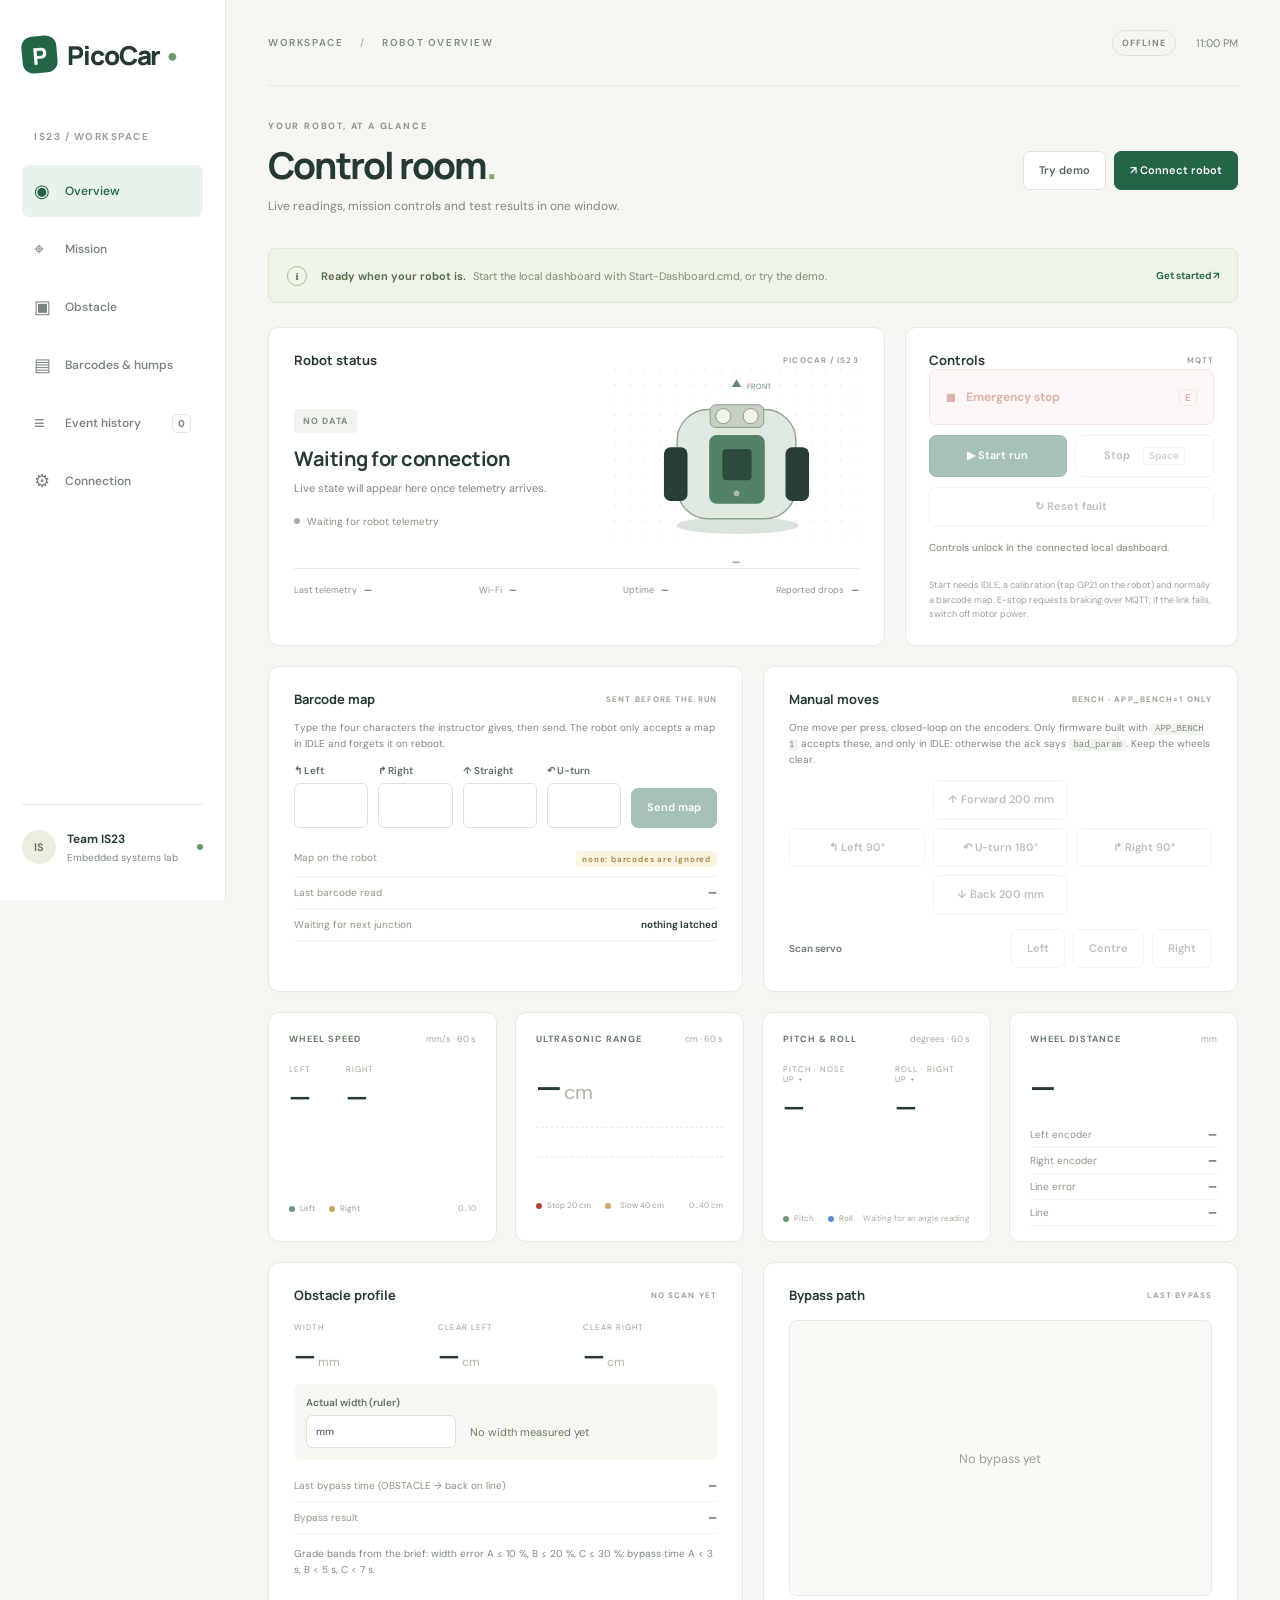
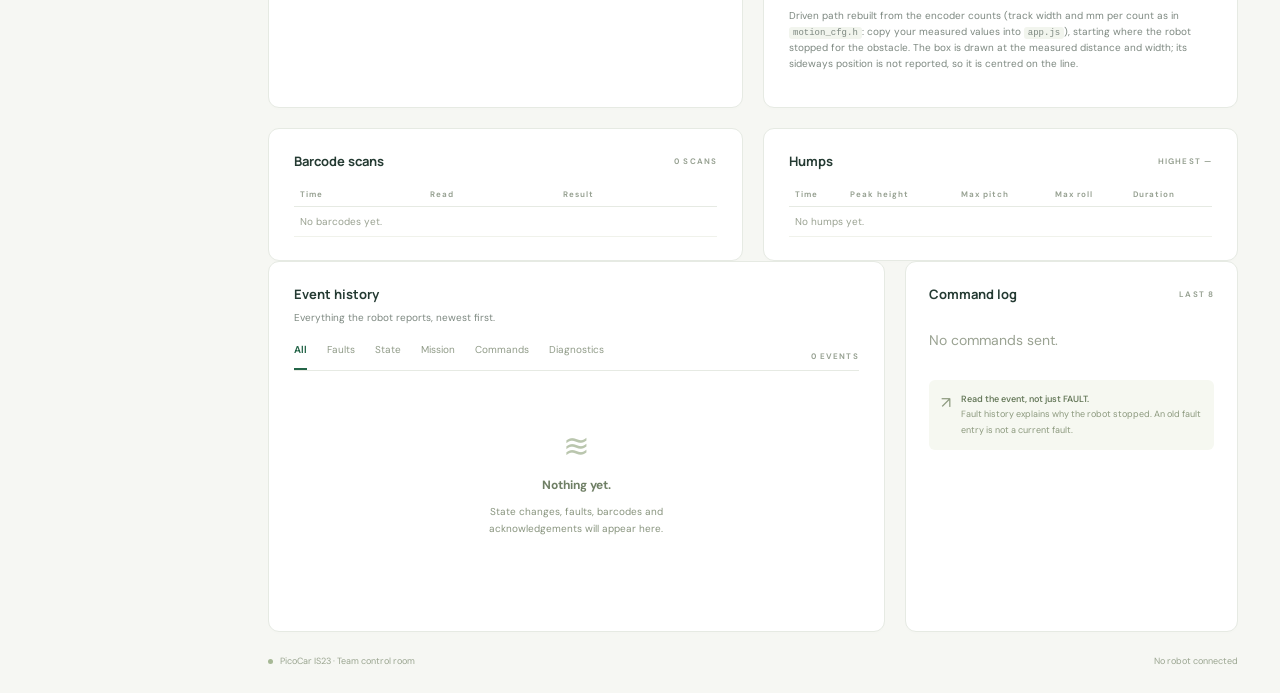
==== dashboard/index.html @ 3e50e80c "Roll convention: + = right side up (as measured on the robot); labels and docs" ====
<!doctype html>
<html lang="en">
<head>
<meta charset="utf-8">
<meta name="viewport" content="width=device-width, initial-scale=1">
<title>PicoCar · Control room</title>
<meta name="description" content="Live telemetry, mission controls, barcode map, obstacle and terrain results for the IS23 PicoCar.">
<link rel="stylesheet" href="style.css">
</head>
<body>
<aside>
  <a class="brand" href="./"><span class="brand-icon">P</span>PicoCar<span class="brand-dot">•</span></a>
  <div class="workspace-label">IS23 / WORKSPACE</div>
  <button class="nav selected" data-jump="top"><span>◉</span> Overview</button>
  <button class="nav" data-jump="missionSection"><span>⌖</span> Mission</button>
  <button class="nav" data-jump="obstacleSection"><span>▣</span> Obstacle</button>
  <button class="nav" data-jump="scanSection"><span>▤</span> Barcodes &amp; humps</button>
  <button class="nav" data-jump="eventsPanel"><span>≡</span> Event history <b id="eventCount">0</b></button>
  <button class="nav" id="setupNav"><span>⚙</span> Connection</button>
  <div class="sidebar-bottom"><span class="avatar">IS</span><div>Team IS23<small>Embedded systems lab</small></div><span class="tiny-dot"></span></div>
</aside>

<main id="top">
<header>
  <div class="breadcrumb">WORKSPACE <span>/</span> ROBOT OVERVIEW</div>
  <div class="header-right"><span id="modePill" class="pill">OFFLINE</span><span id="clock">—</span></div>
</header>

<section class="page-title">
  <div><div class="eyebrow">YOUR ROBOT, AT A GLANCE</div><h1>Control room<span>.</span></h1><p>Live readings, mission controls and test results in one window.</p></div>
  <div class="title-actions"><button class="button secondary" id="demoBtn">Try demo</button><button class="button primary" id="connectBtn">↗ Connect robot</button></div>
</section>

<div class="notice" id="notice"><span class="notice-icon">i</span><div><b>Ready when your robot is.</b><span>Start the local dashboard with Start-Dashboard.cmd, or try the demo.</span></div><button class="text-button" id="getStarted">Get started ↗</button></div>

<!-- Status and safety controls -->
<section class="top-grid">
  <article class="robot-panel card">
    <div class="card-top"><h2>Robot status</h2><span class="small-label">PICOCAR / IS23</span></div>
    <div class="robot-body">
      <div class="robot-info">
        <span class="state" id="state">NO DATA</span>
        <h3 id="stateTitle">Waiting for connection</h3>
        <p id="stateDetail">Live state will appear here once telemetry arrives.</p>
        <div class="connection-line"><span id="connectionDot" class="dot"></span><span id="connectionText">No live telemetry</span></div>
      </div>
      <div class="robot-illustration">
        <svg viewBox="0 0 260 190" role="img" aria-label="Top view of the PicoCar"><defs><pattern id="grid" width="16" height="16" patternUnits="userSpaceOnUse"><circle cx="1" cy="1" r=".7" fill="#d1ddd4"/></pattern></defs><rect width="260" height="190" fill="url(#grid)"/><ellipse cx="131" cy="166" rx="65" ry="9" fill="#dae4dc"/><path d="M130 11l-5 8h10z" fill="#6b8474"/><text x="141" y="21" font-size="8" fill="#6b8474">FRONT</text><rect x="67" y="43" width="126" height="116" rx="33" fill="#e0e9df" stroke="#8da58e" stroke-width="1.5"/><rect x="53" y="83" width="25" height="57" rx="7" fill="#293e35" id="wheelL"/><rect x="182" y="83" width="25" height="57" rx="7" fill="#293e35" id="wheelR"/><rect x="101" y="70" width="59" height="73" rx="8" fill="#528368"/><rect x="115" y="85" width="31" height="33" rx="4" fill="#2d4c3c"/><circle cx="130" cy="132" r="3" id="robotLed" fill="#aab9ad"/><rect x="102" y="38" width="57" height="24" rx="6" fill="#c5d1c2" stroke="#849580"/><circle cx="116" cy="50" r="8" fill="#f1f3e9" stroke="#839881"/><circle cx="145" cy="50" r="8" fill="#f1f3e9" stroke="#839881"/></svg>
        <div class="mode-tag" id="activity">—</div>
      </div>
    </div>
    <div class="robot-footer"><span>Last telemetry <b id="lastSeen">—</b></span><span>Wi-Fi <b id="rssi">—</b></span><span>Uptime <b id="uptime">—</b></span><span>Reported drops <b id="drops">—</b></span></div>
  </article>

  <article class="controls card">
    <div class="card-top"><h2>Controls</h2><span class="small-label">MQTT</span></div>
    <button id="estop" class="estop" disabled><span>■</span> Emergency stop <span class="key">E</span></button>
    <div class="control-row">
      <button class="button primary" id="start" disabled>▶ Start run</button>
      <button class="button secondary" id="stop" disabled>Stop <span class="key soft">Space</span></button>
    </div>
    <div class="control-row"><button class="button secondary" id="reset" disabled>↻ Reset fault</button></div>
    <div id="commandStatus" class="command-status">Controls unlock in the connected local dashboard.</div>
    <small>Start needs IDLE, a calibration (tap GP21 on the robot) and normally a barcode map. E-stop requests braking over MQTT; if the link fails, switch off motor power.</small>
  </article>
</section>

<!-- Mission: barcode map and bench moves -->
<section class="mission-grid" id="missionSection">
  <article class="card pad">
    <div class="card-top"><h2>Barcode map</h2><span class="small-label">SENT BEFORE THE RUN</span></div>
    <p class="card-note">Type the four characters the instructor gives, then send. The robot only accepts a map in IDLE and forgets it on reboot.</p>
    <form id="mapForm" class="map-form" autocomplete="off">
      <label>↰ Left<input maxlength="1" name="left" required></label>
      <label>↱ Right<input maxlength="1" name="right" required></label>
      <label>↑ Straight<input maxlength="1" name="straight" required></label>
      <label>↶ U-turn<input maxlength="1" name="uturn" required></label>
      <button class="button primary" id="mapSend" disabled>Send map</button>
    </form>
    <dl class="kv">
      <div><dt>Map on the robot</dt><dd id="mapNow">—</dd></div>
      <div><dt>Last barcode read</dt><dd id="lastBarcode">—</dd></div>
      <div><dt>Waiting for next junction</dt><dd id="navNow">—</dd></div>
    </dl>
  </article>

  <article class="card pad">
    <div class="card-top"><h2>Manual moves</h2><span class="small-label">BENCH · APP_BENCH=1 ONLY</span></div>
    <p class="card-note">One move per press, closed-loop on the encoders. Only firmware built with <code>APP_BENCH 1</code> accepts these, and only in IDLE: otherwise the ack says <code>bad_param</code>. Keep the wheels clear.</p>
    <div class="bench-grid">
      <span></span><button class="button secondary" data-bench="bench_move" data-value="200">↑ Forward 200 mm</button><span></span>
      <button class="button secondary" data-bench="bench_turn" data-value="900">↰ Left 90°</button>
      <button class="button secondary" data-bench="bench_turn" data-value="1800">↶ U-turn 180°</button>
      <button class="button secondary" data-bench="bench_turn" data-value="-900">↱ Right 90°</button>
      <span></span><button class="button secondary" data-bench="bench_move" data-value="-200">↓ Back 200 mm</button><span></span>
    </div>
    <div class="servo-row"><span>Scan servo</span>
      <button class="button secondary" data-bench="bench_servo" data-value="180">Left</button>
      <button class="button secondary" data-bench="bench_servo" data-value="90">Centre</button>
      <button class="button secondary" data-bench="bench_servo" data-value="0">Right</button>
    </div>
  </article>
</section>

<!-- Live graphs -->
<section class="metric-grid">
  <article class="card metric"><div class="metric-head">WHEEL SPEED <span>mm/s · 60 s</span></div><div class="wheel-values"><div><small>LEFT</small><strong id="speedL">—</strong></div><div><small>RIGHT</small><strong id="speedR">—</strong></div></div><svg class="chart" id="speedChart" viewBox="0 0 300 80" preserveAspectRatio="none" aria-label="Wheel speed, last 60 seconds"></svg><div class="metric-foot"><span class="legend green"></span>Left <span class="legend gold"></span>Right <span class="axis" id="speedAxis"></span></div></article>
  <article class="card metric"><div class="metric-head">ULTRASONIC RANGE <span>cm · 60 s</span></div><div class="big-number"><strong id="obstacle">—</strong><span>cm</span></div><svg class="chart" id="rangeChart" viewBox="0 0 300 80" preserveAspectRatio="none" aria-label="Ultrasonic range, last 60 seconds"></svg><div class="metric-foot"><span class="legend red"></span>Stop 20 cm <span class="legend gold"></span>Slow 40 cm <span class="axis" id="rangeAxis"></span></div></article>
  <article class="card metric"><div class="metric-head">PITCH &amp; ROLL <span>degrees · 60 s</span></div><div class="wheel-values"><div><small>PITCH · NOSE UP +</small><strong id="pitch">—</strong></div><div><small>ROLL · RIGHT UP +</small><strong id="roll">—</strong></div></div><svg class="chart" id="pitchChart" viewBox="0 0 300 80" preserveAspectRatio="none" aria-label="Pitch and roll, last 60 seconds"></svg><div class="metric-foot"><span class="legend green"></span>Pitch <span class="legend blue"></span>Roll <span class="axis" id="pitchHint">Waiting for an angle reading</span></div></article>
  <article class="card metric"><div class="metric-head">WHEEL DISTANCE <span>mm</span></div><div class="big-number"><strong id="distance">—</strong></div><dl class="kv tight"><div><dt>Left encoder</dt><dd id="encL">—</dd></div><div><dt>Right encoder</dt><dd id="encR">—</dd></div><div><dt>Line error</dt><dd id="lineError">—</dd></div><div><dt>Line</dt><dd id="lineLost">—</dd></div></dl></article>
</section>

<!-- Obstacle and bypass -->
<section class="obstacle-grid" id="obstacleSection">
  <article class="card pad">
    <div class="card-top"><h2>Obstacle profile</h2><span class="small-label" id="obsAge">NO SCAN YET</span></div>
    <div class="obstacle-numbers">
      <div><small>WIDTH</small><strong id="width">—</strong><span>mm</span></div>
      <div><small>CLEAR LEFT</small><strong id="clrL">—</strong><span>cm</span></div>
      <div><small>CLEAR RIGHT</small><strong id="clrR">—</strong><span>cm</span></div>
    </div>
    <div class="accuracy">
      <label>Actual width (ruler) <input id="trueWidth" type="number" min="1" max="1000" placeholder="mm"></label>
      <div id="widthGrade" class="grade">Enter the box width to see the error</div>
    </div>
    <dl class="kv">
      <div><dt>Last bypass time (OBSTACLE → back on line)</dt><dd id="bypassTime">—</dd></div>
      <div><dt>Bypass result</dt><dd id="bypassResult">—</dd></div>
    </dl>
    <p class="card-note">Grade bands from the brief: width error A ≤ 10 %, B ≤ 20 %, C ≤ 30 %; bypass time A &lt; 3 s, B &lt; 5 s, C &lt; 7 s.</p>
  </article>

  <article class="card pad">
    <div class="card-top"><h2>Bypass path</h2><span class="small-label" id="pathLabel">LAST BYPASS</span></div>
    <svg id="pathView" class="path-view" viewBox="0 0 400 260" aria-label="Driven path during the last bypass"></svg>
    <p class="card-note">Driven path rebuilt from the encoder counts (track width and mm per count as in <code>motion_cfg.h</code>: copy your measured values into <code>app.js</code>), starting where the robot stopped for the obstacle. The box is drawn at the measured distance and width; its sideways position is not reported, so it is centred on the line.</p>
  </article>
</section>

<!-- Barcode scans and humps -->
<section class="tables-grid" id="scanSection">
  <article class="card pad">
    <div class="card-top"><h2>Barcode scans</h2><span class="small-label" id="scanCount">0 SCANS</span></div>
    <div class="table-wrap"><table><thead><tr><th>Time</th><th>Read</th><th>Result</th></tr></thead><tbody id="scanRows"><tr><td colspan="3" class="muted">No barcodes yet.</td></tr></tbody></table></div>
  </article>
  <article class="card pad">
    <div class="card-top"><h2>Humps</h2><span class="small-label" id="humpMax">HIGHEST —</span></div>
    <div class="table-wrap"><table><thead><tr><th>Time</th><th>Peak height</th><th>Max pitch</th><th>Max roll</th><th>Duration</th></tr></thead><tbody id="humpRows"><tr><td colspan="5" class="muted">No humps yet.</td></tr></tbody></table></div>
  </article>
</section>

<!-- Events and details -->
<section class="bottom-grid">
  <article class="card events-panel" id="eventsPanel">
    <div class="card-top"><div><h2>Event history</h2><p>Everything the robot reports, newest first.</p></div></div>
    <div class="event-toolbar">
      <div class="tabs"><button class="active" data-filter="all">All</button><button data-filter="faults">Faults</button><button data-filter="state">State</button><button data-filter="mission">Mission</button><button data-filter="commands">Commands</button><button data-filter="diagnostic">Diagnostics</button></div>
      <span class="small-label" id="eventTotal">0 EVENTS</span>
    </div>
    <div id="eventList" class="event-list"><div class="empty"><span>≋</span><b>Nothing yet.</b><p>State changes, faults, barcodes and acknowledgements will appear here.</p></div></div>
  </article>
  <article class="card details">
    <div class="card-top"><h2>Command log</h2><span class="small-label">LAST 8</span></div>
    <div id="commandList" class="command-list"><p class="muted">No commands sent.</p></div>
    <div class="detail-note"><span>↗</span><p><b>Read the event, not just FAULT.</b><br>Fault history explains why the robot stopped. An old fault entry is not a current fault.</p></div>
  </article>
</section>

<footer><span><span class="footer-dot"></span> PicoCar IS23 · Team control room</span><span id="footerMode">No robot connected</span></footer>
</main>

<dialog id="setup">
  <form method="dialog"><button class="close" aria-label="Close">×</button></form>
  <div class="eyebrow">CONNECT YOUR ROBOT</div>
  <h2>One window. All the readings.</h2>
  <p>The robot's MQTT broker runs on this laptop. Use the local launcher for live readings and controls.</p>
  <div class="setup-step"><b>01</b><div><h3>Extract and start</h3><p>Needs Python 3 and Mosquitto. Double-click <code>Start-Dashboard.cmd</code> and leave its window open. It opens <code>http://127.0.0.1:8765</code>.</p></div></div>
  <div class="setup-step"><b>02</b><div><h3>Same hotspot</h3><p>Laptop and Pico on the same 2.4 GHz hotspot. The firmware's <code>MQTT_BROKER_IP</code> must be this laptop's Wi-Fi IPv4 address.</p></div></div>
  <div id="localConnection" hidden>
    <label for="brokerHost">Broker hostname or IP</label>
    <div class="connect-row"><input id="brokerHost" value="127.0.0.1" autocomplete="off"><button id="applyConnect" class="button primary">Connect</button><button id="disconnect" class="button secondary">Disconnect</button></div>
    <small>Default: the broker on this laptop, TCP port 1883.</small>
  </div>
  <p id="setupError" class="error"></p>
</dialog>

<dialog id="resetDialog">
  <h2>Reset the fault?</h2>
  <p>Keep the robot level and the wheels clear. Reset clears the fault and re-runs the start-up checks; calibrate again before the next run.</p>
  <div class="control-row"><button class="button secondary" id="cancelReset">Cancel</button><button class="button primary" id="confirmReset">Send reset</button></div>
</dialog>

<dialog id="startDialog">
  <h2>Start a run?</h2>
  <p id="startCheck">The robot will drive off along the line.</p>
  <div class="control-row"><button class="button secondary" id="cancelStart">Cancel</button><button class="button primary" id="confirmStart">Start</button></div>
</dialog>

<div id="toast" role="status" aria-live="polite"></div>
<script src="app.js"></script>
</body>
</html>
---- dashboard/style.css ----
@import url('https://fonts.googleapis.com/css2?family=DM+Sans:wght@400;450;500;550;600;650;700&family=Manrope:wght@400;500;600;650;700;750;800&display=swap');
:root{--bg:#f6f7f3;--paper:#fff;--ink:#243a32;--muted:#7d8880;--line:#e6eae3;--green:#246548;--mint:#eaf3eb;--red:#b94339;--gold:#c9a75f}*{box-sizing:border-box}body{margin:0;background:var(--bg);color:var(--ink);font:14px 'DM Sans',sans-serif}button,input{font:inherit}button,a,label{ -webkit-tap-highlight-color:transparent}button{cursor:pointer}button:disabled{opacity:.4;cursor:not-allowed}a{color:inherit;text-decoration:none}aside{width:226px;background:#fff;position:fixed;inset:0 auto 0 0;border-right:1px solid var(--line);padding:36px 22px;display:flex;flex-direction:column}.brand{font:800 26px Manrope,sans-serif;display:flex;align-items:center;gap:10px;letter-spacing:-1.1px}.brand-icon{background:var(--green);color:#fff;border-radius:11px;font-size:23px;width:35px;height:37px;display:grid;place-items:center;transform:rotate(-5deg)}.brand-dot{color:#6e9c69;margin-left:-7px}.workspace-label{font-size:10px;font-weight:700;letter-spacing:1.5px;color:#98a298;margin:57px 12px 19px}.nav{width:100%;display:flex;align-items:center;gap:13px;background:none;border:0;color:#78837c;padding:14px 12px;border-radius:7px;text-align:left;margin:3px 0;font-weight:550;font-size:12px}.nav span{font-size:18px;width:18px}.nav.selected{background:var(--mint);color:var(--green)}.nav b{font-size:10px;margin-left:auto;border:1px solid #dfe6df;border-radius:5px;padding:2px 5px}.sidebar-bottom{margin-top:auto;border-top:1px solid var(--line);padding-top:25px;display:flex;gap:11px;font-size:12px;font-weight:650;align-items:center}.sidebar-bottom small{display:block;color:var(--muted);font-size:10px;font-weight:400;margin-top:4px}.avatar{display:grid;place-items:center;background:#edece1;color:#68715b;width:34px;height:34px;border-radius:50%;font-size:11px}.tiny-dot{background:#68956c;width:6px;height:6px;border-radius:50%;margin-left:auto}main{margin-left:226px;padding:0 42px;max-width:1800px}header{height:86px;border-bottom:1px solid var(--line);display:flex;justify-content:space-between;align-items:center}.breadcrumb{font-size:10px;letter-spacing:1.6px;font-weight:600;color:#7e8b80}.breadcrumb span{margin:0 13px;color:#b0b9af}.header-right{display:flex;align-items:center;gap:20px;color:var(--muted);font-size:11px}.pill{font-size:9px;letter-spacing:1px;font-weight:700;padding:6px 9px;border:1px solid #dce4db;border-radius:20px}.pill.demo{color:#92713a;background:#fbf3df;border-color:#ecdfbd}.pill.live{color:var(--green);background:var(--mint);border-color:#d1e6d3}.page-title{display:flex;align-items:center;justify-content:space-between;margin:34px 0 27px;gap:20px}.eyebrow{font-size:9px;font-weight:700;letter-spacing:1.8px;color:#8b968b}h1{font:750 37px Manrope,sans-serif;letter-spacing:-1.8px;margin:8px 0}h1 span{color:#7eaa6e}.page-title p{color:var(--muted);font-size:12px;margin:7px 0}.title-actions{display:flex;gap:8px;align-items:center}.button{display:inline-flex;align-items:center;justify-content:center;gap:7px;padding:11px 15px;font-weight:600;font-size:11px;white-space:nowrap;border-radius:7px;border:1px solid transparent;line-height:1.4}.primary{color:#fff;background:var(--green);border-color:var(--green)}.primary:hover{background:#1a4b34}.secondary{background:#fff;border-color:#dfe5dc;color:#57665b}.secondary:hover{background:#f4f6f0}.notice{padding:15px 18px;display:flex;align-items:center;gap:14px;border:1px solid #dee8d9;background:#eff4e9;border-radius:8px;margin-bottom:24px;color:#596c50;font-size:11px}.notice-icon{border:1px solid #a7bb98;width:20px;height:20px;display:grid;place-items:center;border-radius:50%;font-family:serif;font-weight:bold}.notice b{font-weight:650;margin-right:7px}.notice span:not(.notice-icon){color:#7c8c73}.text-button{background:none;border:0;padding:5px 0;color:var(--green);font-size:10px;font-weight:650;white-space:nowrap}.notice .text-button{margin-left:auto}.top-grid{display:grid;grid-template-columns:minmax(0,1.85fr) minmax(270px,1fr);gap:20px}.card{background:var(--paper);border:1px solid var(--line);border-radius:11px;box-shadow:0 2px 3px #26392802}.card-top{display:flex;justify-content:space-between;gap:10px;align-items:center}h2{font:700 13px Manrope,sans-serif;margin:0}.small-label{font-size:8px;font-weight:650;letter-spacing:1.1px;color:#96a091}.robot-panel{padding:23px 25px 0}.robot-body{display:flex;align-items:center;justify-content:space-between;min-height:199px;gap:10px}.robot-info{padding:17px 0;max-width:280px}.state{font-size:9px;font-weight:700;letter-spacing:1.1px;color:#7f8b7d;background:#f0f3ee;padding:6px 9px;border-radius:4px;display:inline-block}.state.good{color:var(--green);background:var(--mint)}.state.bad{color:var(--red);background:#faeeeb}.robot-info h3{font:700 20px Manrope,sans-serif;letter-spacing:-.5px;margin:12px 0 8px}.robot-info p{font-size:11px;color:var(--muted);line-height:1.6;margin:0 0 17px}.connection-line{display:flex;gap:7px;align-items:center;font-size:10px;color:#84907f}.dot{width:6px;height:6px;display:inline-block;border-radius:50%;background:#a4aea0}.dot.on{background:#5f9b66;box-shadow:0 0 0 3px #eaf4e9}.robot-illustration{width:245px;flex-shrink:0}.robot-illustration svg{width:100%;height:auto}.robot-footer{border-top:1px solid var(--line);padding:15px 0;display:flex;justify-content:space-between;font-size:9px;color:#8a9486;gap:7px}.robot-footer b{font-weight:600;color:#4d6250;margin-left:5px}.controls{padding:23px}.controls>p{font-size:11px;color:var(--muted);margin:12px 0 20px}.estop{display:flex;align-items:center;gap:10px;width:100%;border:1px solid #e3bdb4;background:#fcf0ec;color:#ae4035;border-radius:7px;padding:16px;font-weight:700;font-size:12px}.estop:hover:enabled{background:#f9ddd6}.estop>span:first-child{font-size:17px}.key{margin-left:auto;border:1px solid #e7c9bf;border-radius:3px;padding:1px 5px;font-size:10px}.control-row{display:flex;gap:8px;margin-top:10px}.control-row .button{flex:1}.command-status{font-size:10px;color:#78846f;line-height:1.5;margin:14px 0 10px;min-height:28px}.controls>small{font-size:9px;line-height:1.6;color:#9aa292;display:block}.metric-grid{display:grid;grid-template-columns:repeat(4,minmax(0,1fr));gap:18px;margin:20px 0}.metric{padding:20px 20px 15px;overflow:hidden}.metric-head{font-size:9px;font-weight:700;letter-spacing:1px;display:flex;justify-content:space-between;gap:4px;color:#6a7a6a}.metric-head>span{font-size:9px;font-weight:400;letter-spacing:0;color:#a0a99b}.wheel-values{display:flex;gap:35px;margin:19px 0 10px}.wheel-values small{display:block;font-size:8px;letter-spacing:1px;color:#96a18f;margin-bottom:3px}.wheel-values strong{font:650 28px Manrope,sans-serif;letter-spacing:-1px}.sparkline{width:100%;height:37px;display:block;margin-bottom:9px}.metric-foot{font-size:8px;color:#96a08f;display:flex;align-items:center;gap:5px;line-height:1.4}.legend{display:inline-block;width:6px;height:6px;border-radius:50%}.green{background:#6b9978}.gold{background:var(--gold);margin-left:9px}.big-number{margin:19px 0 13px;display:flex;align-items:baseline;gap:3px;min-height:43px}.big-number strong{font:650 33px Manrope,sans-serif;letter-spacing:-1.2px}.big-number>span{font-size:20px;color:#adb6a4}.distance-decoration{position:relative;height:37px;padding-top:14px;margin-bottom:9px}.distance-decoration span{display:block;border-top:2px dashed #e2e7db}.distance-decoration i{position:absolute;left:0;top:10px;width:9px;height:9px;border:2px solid #95af83;border-radius:50%;background:#fff}.obstacle-bars{display:flex;gap:5px;height:37px;align-items:center;margin-bottom:9px}.obstacle-bars i{height:17px;flex:1;border-radius:3px;background:#eff2eb}.bottom-grid{display:grid;grid-template-columns:minmax(0,1.85fr) minmax(270px,1fr);gap:20px}.events-panel{padding:23px 25px 0;min-width:0}.card-top p{font-size:10px;color:var(--muted);margin:8px 0 0}.event-toolbar{display:flex;justify-content:space-between;align-items:center;border-bottom:1px solid var(--line);margin-top:19px;gap:5px}.tabs{display:flex;gap:20px}.tabs button{border:0;border-bottom:2px solid transparent;padding:0 0 12px;background:none;color:#909b88;font-size:10px}.tabs button.active{color:var(--green);border-color:var(--green);font-weight:650}.event-list{height:260px;overflow:auto}.empty{display:flex;flex-direction:column;align-items:center;justify-content:center;min-height:230px;color:#88947e}.empty>span{font-size:32px;color:#bac6ae;margin-bottom:10px}.empty b{font-size:12px;color:#6f7f65}.empty p{font-size:10px;max-width:240px;text-align:center;line-height:1.7}.event-row{display:grid;grid-template-columns:30px minmax(0,1fr) auto;gap:10px;padding:14px 0;border-bottom:1px solid #f0f2eb;align-items:start}.event-symbol{border-radius:7px;background:#edf3e9;color:#6c8c60;display:grid;place-items:center;width:27px;height:27px;font-size:12px}.event-symbol.fault{background:#faefea;color:var(--red)}.event-symbol.warn{background:#faf4e3;color:#a68b49}.event-title{font-size:11px;font-weight:550;margin:1px 0 5px}.event-detail{font-size:9px;color:#8d9785;line-height:1.5}.event-time{font-size:9px;color:#99a18f;white-space:nowrap;padding-top:3px}.details{padding:23px}.details dl{margin:18px 0}.details dl>div{display:flex;justify-content:space-between;padding:10px 0;border-bottom:1px solid #f0f2eb;font-size:10px;gap:20px}.details dt{color:#8b9782}.details dd{margin:0;font-weight:550;font-variant-numeric:tabular-nums}.detail-note{display:flex;gap:10px;background:#f6f8f1;border-radius:6px;padding:12px;margin-top:17px;color:#8c997e}.detail-note>span{font-size:16px}.detail-note p{font-size:9px;line-height:1.7;margin:0}.detail-note b{font-weight:550;color:#637657}footer{display:flex;justify-content:space-between;gap:12px;font-size:9px;color:#9aa590;padding:23px 0 27px}.footer-dot{width:5px;height:5px;display:inline-block;background:#a6b895;border-radius:50%;margin-right:5px}dialog{border:1px solid var(--line);border-radius:16px;padding:30px;max-width:590px;width:calc(100% - 30px);box-shadow:0 30px 100px #20382f30;color:var(--ink)}dialog::backdrop{background:#15312666;backdrop-filter:blur(4px)}dialog h2{font-size:24px;letter-spacing:-.6px;margin:12px 0}dialog>p{color:var(--muted);font-size:12px;line-height:1.7}.close{float:right;border:0;background:none;font-size:25px;color:#87927e}.setup-step{display:flex;gap:18px;border-top:1px solid var(--line);padding:17px 0}.setup-step>b{font-size:11px;color:#91aa80;padding-top:3px}.setup-step h3{font-size:12px;margin:0}.setup-step p{font-size:11px;line-height:1.7;color:var(--muted);margin:6px 0 10px}.setup-note{background:#f3f6ed;border-radius:7px;padding:13px;font-size:10px;line-height:1.7;color:#839276}#localConnection{border-top:1px solid var(--line);padding:18px 0}#localConnection label{font-size:11px;font-weight:600}.connect-row{display:flex;gap:7px;margin:8px 0}input{min-width:0;width:100%;border:1px solid #dce4d6;border-radius:6px;padding:9px;color:var(--ink)}#localConnection small{font-size:10px;line-height:1.6;color:var(--muted)}.error{color:var(--red)}#toast{position:fixed;bottom:24px;left:50%;transform:translateX(-50%);background:var(--ink);color:#fff;padding:13px 20px;border-radius:8px;box-shadow:0 7px 30px #0002;font-size:12px;display:none;z-index:100}button:focus-visible,a:focus-visible,label:focus-within{outline:3px solid #96b78c;outline-offset:3px}code{font-size:10px;overflow-wrap:anywhere}@media(min-width:1500px){main{padding:0 60px}.robot-body{min-height:210px}}@media(max-width:1150px){aside{width:185px;padding:30px 15px}main{margin-left:185px;padding:0 25px}.brand{font-size:23px}.top-grid,.bottom-grid{grid-template-columns:minmax(0,1.5fr) minmax(255px,1fr)}.robot-illustration{width:170px}.robot-info h3{font-size:18px}.title-actions{gap:5px}.button{padding:10px 11px}.metric{padding:17px 13px}.wheel-values{gap:20px}.tabs{gap:12px}.notice span:not(.notice-icon){display:block;margin-top:3px}.robot-footer{font-size:8px}.small-label{font-size:7px}}@media(max-width:900px){aside{width:72px;padding:30px 12px}.brand{font-size:0;gap:0}.brand-dot,.workspace-label,.sidebar-bottom{display:none}.nav{font-size:0;justify-content:center;padding:12px;margin-top:15px}.nav span{font-size:20px}.nav b{display:none}main{margin-left:72px;padding:0 22px}.page-title{align-items:flex-start}.title-actions{flex-wrap:wrap;justify-content:flex-end;max-width:230px}.top-grid,.bottom-grid{grid-template-columns:1fr}.robot-illustration{width:230px}.metric-grid{grid-template-columns:repeat(2,1fr)}.controls .control-row{max-width:100%}.controls>small{margin-top:5px}.command-status{min-height:0}.robot-footer{font-size:10px}}@media(max-width:560px){aside{display:none}main{margin:0;padding:0 16px}header{height:62px}.breadcrumb{font-size:8px;letter-spacing:.8px}.header-right{gap:8px}#clock{display:none}.page-title{display:block;margin:25px 0 20px}h1{font-size:32px}.title-actions{margin-top:19px;max-width:none;justify-content:flex-start}.notice{padding:12px;font-size:10px}.notice .text-button{display:none}.robot-panel{padding:19px 17px 0}.robot-info h3{font-size:17px}.robot-illustration{width:145px}.robot-body{min-height:180px}.robot-info p{font-size:10px}.robot-footer{font-size:8px;flex-wrap:wrap}.metric-grid{gap:10px}.metric{padding:16px 13px}.metric-head{font-size:8px;letter-spacing:.5px}.metric-foot{font-size:8px}.wheel-values strong{font-size:26px}.big-number strong{font-size:29px}.events-panel{padding:20px 15px 0}.tabs{gap:12px}.tabs button{font-size:9px}.event-toolbar>.small-label{display:none}footer{font-size:8px}dialog{padding:23px}.connect-row{flex-wrap:wrap}}

[hidden]{display:none!important}

/* ---- Added: mission, bench, graphs, obstacle, bypass path, tables ---- */
.pad{padding:23px 25px}
.card-note{font-size:10px;line-height:1.6;color:var(--muted);margin:12px 0}
.card-note code,.controls code{font-size:9px;background:#f2f5ee;padding:1px 4px;border-radius:3px}
.mission-grid,.obstacle-grid,.tables-grid{display:grid;grid-template-columns:repeat(2,minmax(0,1fr));gap:20px;margin-top:20px}
.map-form{display:grid;grid-template-columns:repeat(4,minmax(0,1fr)) auto;gap:10px;align-items:end;margin:6px 0 14px}
.map-form label{font-size:10px;font-weight:600;color:#5e6e62;display:flex;flex-direction:column;gap:6px}
.map-form input{text-align:center;font:700 20px Manrope,sans-serif;text-transform:uppercase;padding:8px 4px}
.kv{margin:6px 0 0}
.kv>div{display:flex;justify-content:space-between;gap:16px;padding:9px 0;border-bottom:1px solid #f0f2eb;font-size:10px}
.kv dt{color:#8b9782}
.kv dd{margin:0;font-weight:600;font-variant-numeric:tabular-nums;text-align:right}
.kv.tight>div{padding:6px 0}
.bench-grid{display:grid;grid-template-columns:repeat(3,minmax(0,1fr));gap:8px;margin-top:4px}
.servo-row{display:flex;gap:8px;align-items:center;margin-top:14px;font-size:10px;color:#6c7a6e}
.servo-row span{margin-right:auto;font-weight:600}
.key.soft{border-color:#dfe5dc;color:#8a9686;margin-left:6px}
.chart{width:100%;height:70px;display:block;margin-bottom:8px}
.axis{margin-left:auto;color:#a6ae9f}
.red{background:var(--red);margin-left:0}
.legend.gold{margin-left:9px}
.legend.blue{background:#5b8fc7;margin-left:9px}
.legend.red+*{margin-right:4px}
.mode-tag{text-align:center;font-size:9px;font-weight:700;letter-spacing:1px;color:#6f8573;margin-top:4px}
.obstacle-numbers{display:grid;grid-template-columns:repeat(3,1fr);gap:10px;margin:18px 0 10px}
.obstacle-numbers small{display:block;font-size:8px;letter-spacing:1px;color:#96a18f;margin-bottom:4px}
.obstacle-numbers strong{font:650 28px Manrope,sans-serif;letter-spacing:-1px}
.obstacle-numbers span{font-size:12px;color:#adb6a4;margin-left:3px}
.accuracy{display:flex;gap:14px;align-items:end;background:#f6f8f1;border-radius:8px;padding:12px;margin:6px 0 10px}
.accuracy label{font-size:10px;font-weight:600;color:#5e6e62;display:flex;flex-direction:column;gap:6px;width:150px;flex-shrink:0}
.grade{font-size:11px;color:#6d7b67;padding-bottom:9px}
.grade b{font:750 14px Manrope,sans-serif;margin-right:6px}
.grade.a b,.band-a{color:var(--green)}
.grade.b b,.band-b{color:#8f7a2e}
.grade.c b,.band-c{color:#a8662d}
.grade.f b,.band-f{color:var(--red)}
.path-view{width:100%;height:auto;display:block;background:#fafbf7;border:1px solid var(--line);border-radius:8px;margin-top:16px}
.table-wrap{max-height:230px;overflow:auto;margin-top:12px}
table{width:100%;border-collapse:collapse;font-size:10px}
th{text-align:left;font-size:8px;letter-spacing:1px;color:#96a091;font-weight:650;padding:7px 6px;border-bottom:1px solid var(--line);position:sticky;top:0;background:#fff}
td{padding:8px 6px;border-bottom:1px solid #f0f2eb;font-variant-numeric:tabular-nums}
td.sym{font:750 15px Manrope,sans-serif}
.muted{color:#9aa292}
.tag{display:inline-block;font-size:8px;font-weight:700;letter-spacing:.8px;padding:3px 6px;border-radius:4px;background:#f0f3ee;color:#6f7d6c}
.tag.ok{background:var(--mint);color:var(--green)}
.tag.warn{background:#faf4e3;color:#a68b49}
.tag.bad{background:#faefea;color:var(--red)}
.command-list{margin:14px 0 4px;max-height:250px;overflow:auto}
.command-row{display:flex;justify-content:space-between;gap:10px;padding:9px 0;border-bottom:1px solid #f0f2eb;font-size:10px}
.command-row b{font-weight:600}
.command-row small{color:#99a18f;display:block;margin-top:3px}
@media(max-width:1150px){.mission-grid,.obstacle-grid,.tables-grid{grid-template-columns:1fr}}
@media(max-width:560px){.map-form{grid-template-columns:repeat(4,1fr)}.map-form .button{grid-column:1/-1}.obstacle-numbers strong{font-size:22px}.accuracy{flex-direction:column;align-items:stretch}.accuracy label{width:auto}.bench-grid .button{padding:10px 6px;font-size:10px}}
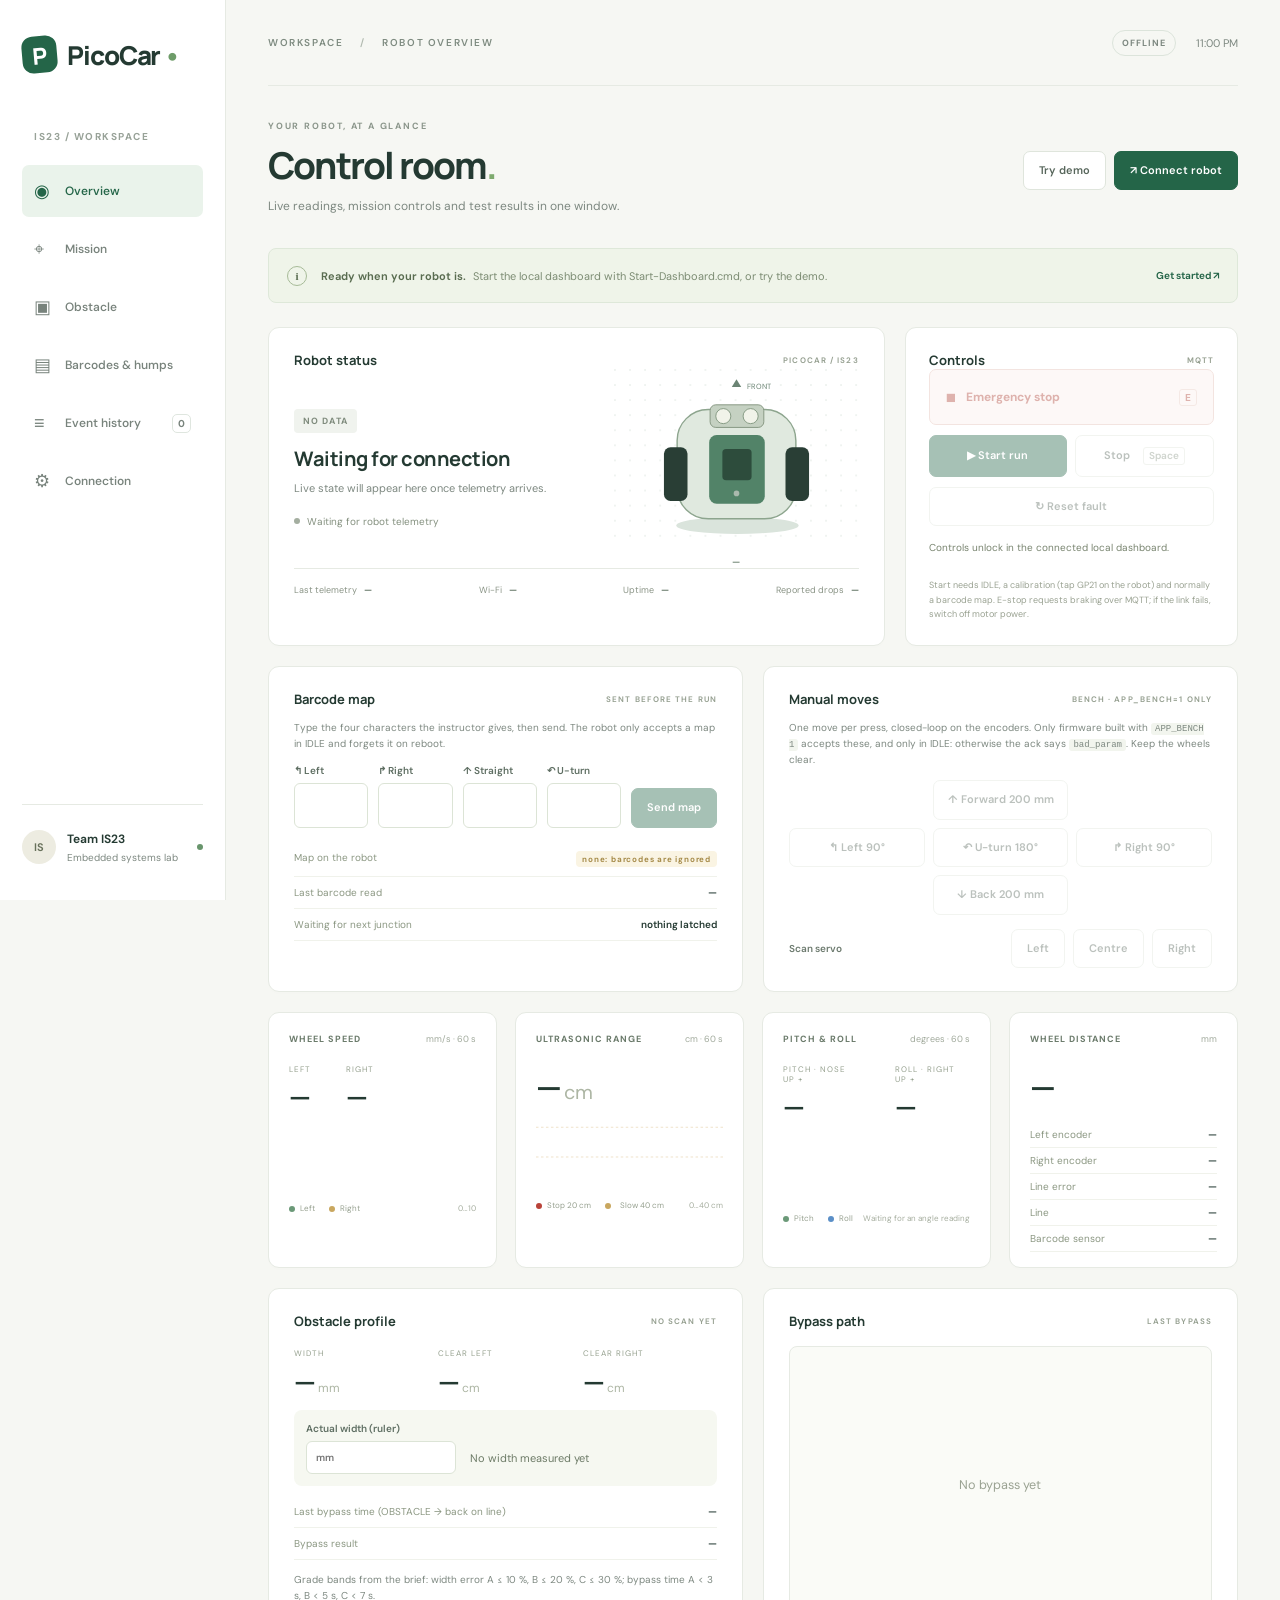
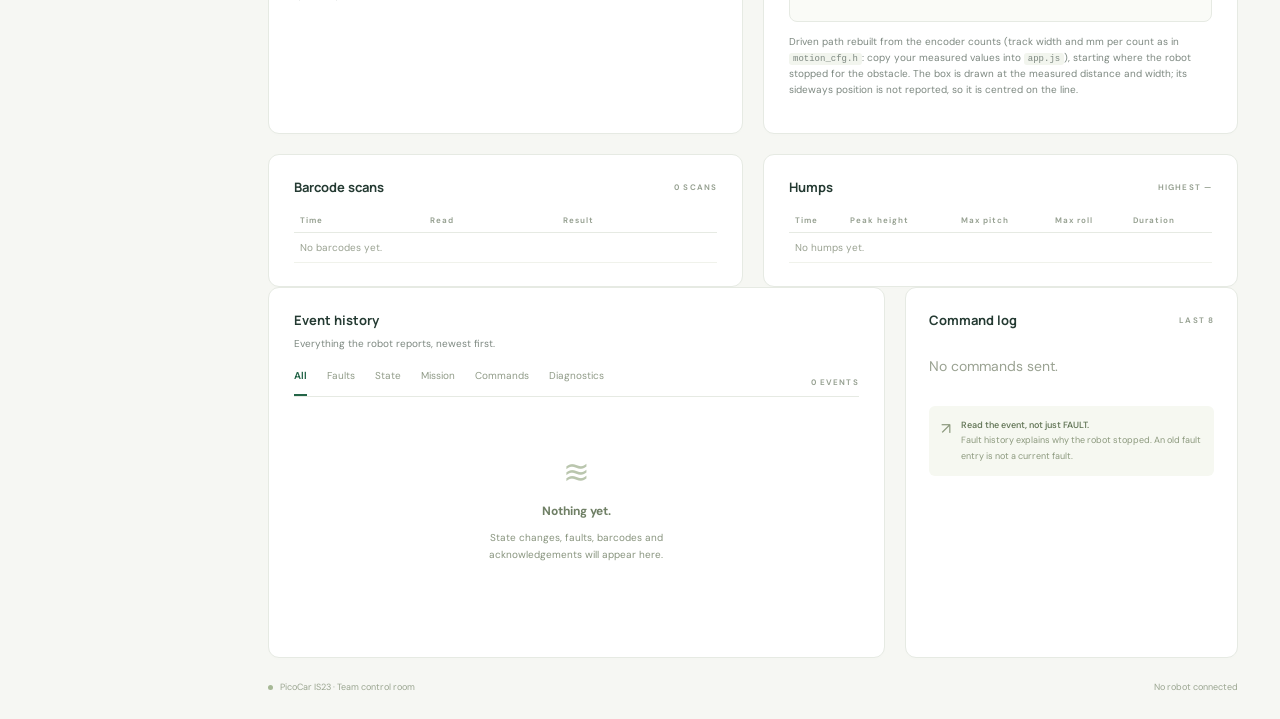
==== commit cbce67d7: "S1/S3: barcode sensor reading in telemetry (line.bc, dashboard); LOG 37 when a dark pattern of 2-8 e" ====
--- a/dashboard/index.html
+++ b/dashboard/index.html
@@ -107,7 +107,7 @@
   <article class="card metric"><div class="metric-head">WHEEL SPEED <span>mm/s · 60 s</span></div><div class="wheel-values"><div><small>LEFT</small><strong id="speedL">—</strong></div><div><small>RIGHT</small><strong id="speedR">—</strong></div></div><svg class="chart" id="speedChart" viewBox="0 0 300 80" preserveAspectRatio="none" aria-label="Wheel speed, last 60 seconds"></svg><div class="metric-foot"><span class="legend green"></span>Left <span class="legend gold"></span>Right <span class="axis" id="speedAxis"></span></div></article>
   <article class="card metric"><div class="metric-head">ULTRASONIC RANGE <span>cm · 60 s</span></div><div class="big-number"><strong id="obstacle">—</strong><span>cm</span></div><svg class="chart" id="rangeChart" viewBox="0 0 300 80" preserveAspectRatio="none" aria-label="Ultrasonic range, last 60 seconds"></svg><div class="metric-foot"><span class="legend red"></span>Stop 20 cm <span class="legend gold"></span>Slow 40 cm <span class="axis" id="rangeAxis"></span></div></article>
   <article class="card metric"><div class="metric-head">PITCH &amp; ROLL <span>degrees · 60 s</span></div><div class="wheel-values"><div><small>PITCH · NOSE UP +</small><strong id="pitch">—</strong></div><div><small>ROLL · RIGHT UP +</small><strong id="roll">—</strong></div></div><svg class="chart" id="pitchChart" viewBox="0 0 300 80" preserveAspectRatio="none" aria-label="Pitch and roll, last 60 seconds"></svg><div class="metric-foot"><span class="legend green"></span>Pitch <span class="legend blue"></span>Roll <span class="axis" id="pitchHint">Waiting for an angle reading</span></div></article>
-  <article class="card metric"><div class="metric-head">WHEEL DISTANCE <span>mm</span></div><div class="big-number"><strong id="distance">—</strong></div><dl class="kv tight"><div><dt>Left encoder</dt><dd id="encL">—</dd></div><div><dt>Right encoder</dt><dd id="encR">—</dd></div><div><dt>Line error</dt><dd id="lineError">—</dd></div><div><dt>Line</dt><dd id="lineLost">—</dd></div></dl></article>
+  <article class="card metric"><div class="metric-head">WHEEL DISTANCE <span>mm</span></div><div class="big-number"><strong id="distance">—</strong></div><dl class="kv tight"><div><dt>Left encoder</dt><dd id="encL">—</dd></div><div><dt>Right encoder</dt><dd id="encR">—</dd></div><div><dt>Line error</dt><dd id="lineError">—</dd></div><div><dt>Line</dt><dd id="lineLost">—</dd></div><div><dt>Barcode sensor</dt><dd id="bcRaw">—</dd></div></dl></article>
 </section>
 
 <!-- Obstacle and bypass -->
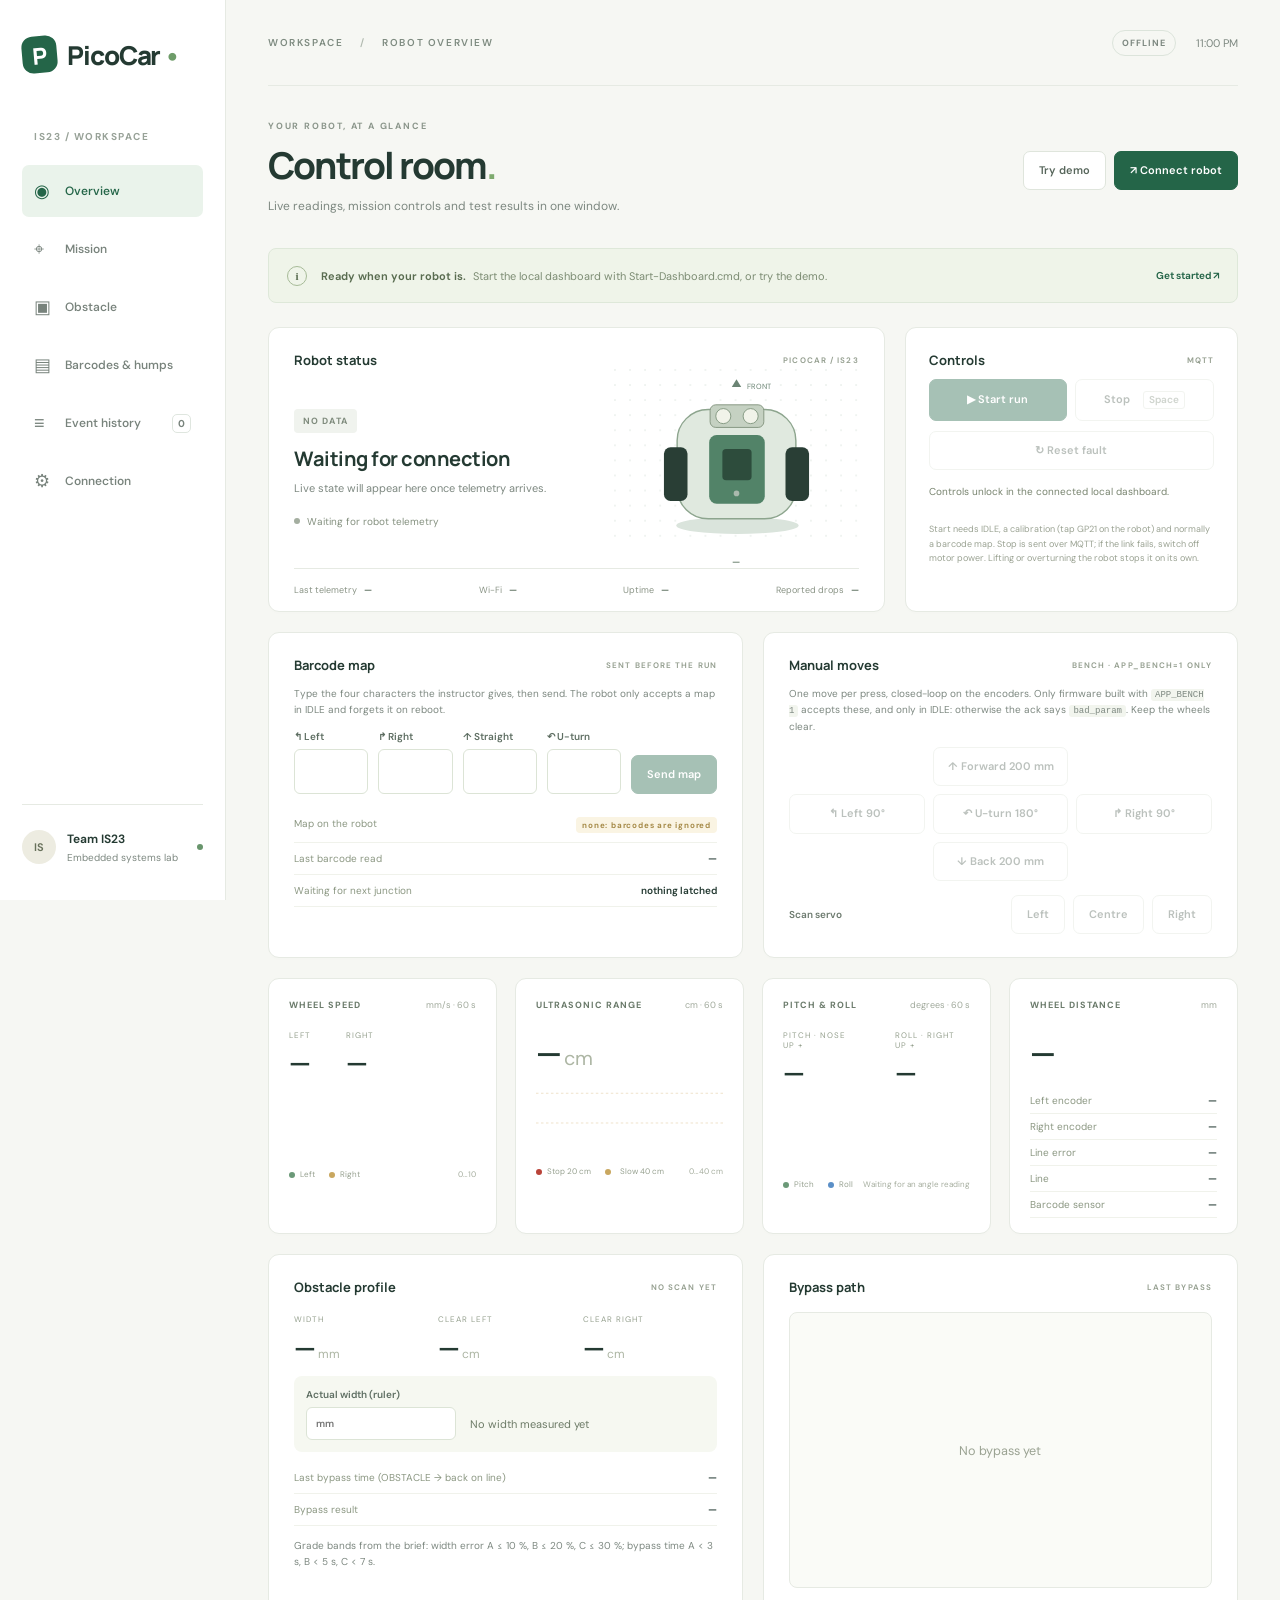
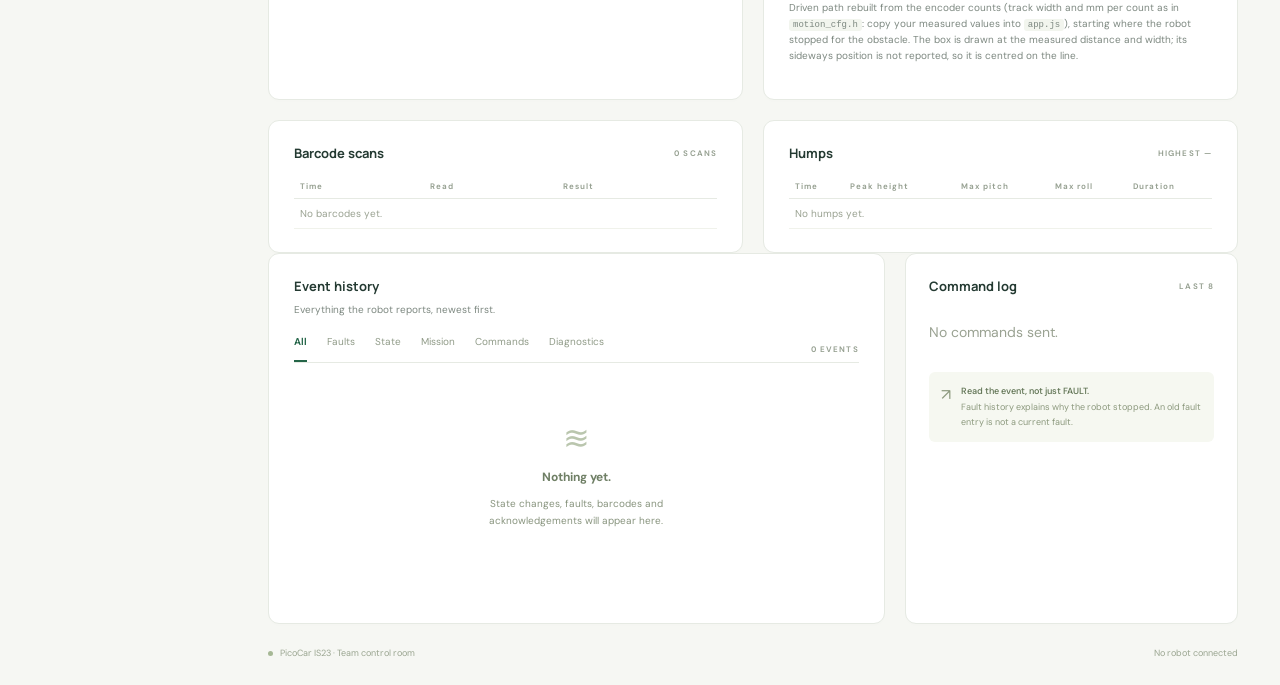
==== commit bbdae2ea: "Remove the remote E-stop command The MQTT "estop" command and the dashboard's Emergency stop button " ====
--- a/dashboard/index.html
+++ b/dashboard/index.html
@@ -54,14 +54,13 @@
 
   <article class="controls card">
     <div class="card-top"><h2>Controls</h2><span class="small-label">MQTT</span></div>
-    <button id="estop" class="estop" disabled><span>■</span> Emergency stop <span class="key">E</span></button>
     <div class="control-row">
       <button class="button primary" id="start" disabled>▶ Start run</button>
       <button class="button secondary" id="stop" disabled>Stop <span class="key soft">Space</span></button>
     </div>
     <div class="control-row"><button class="button secondary" id="reset" disabled>↻ Reset fault</button></div>
     <div id="commandStatus" class="command-status">Controls unlock in the connected local dashboard.</div>
-    <small>Start needs IDLE, a calibration (tap GP21 on the robot) and normally a barcode map. E-stop requests braking over MQTT; if the link fails, switch off motor power.</small>
+    <small>Start needs IDLE, a calibration (tap GP21 on the robot) and normally a barcode map. Stop is sent over MQTT; if the link fails, switch off motor power. Lifting or overturning the robot stops it on its own.</small>
   </article>
 </section>
 
@@ -122,6 +121,7 @@
     <div class="accuracy">
       <label>Actual width (ruler) <input id="trueWidth" type="number" min="1" max="1000" placeholder="mm"></label>
       <div id="widthGrade" class="grade">Enter the box width to see the error</div>
+      <div id="beamCal" class="grade"></div>
     </div>
     <dl class="kv">
       <div><dt>Last bypass time (OBSTACLE → back on line)</dt><dd id="bypassTime">—</dd></div>
--- a/dashboard/style.css
+++ b/dashboard/style.css
@@ -1,5 +1,5 @@
 @import url('https://fonts.googleapis.com/css2?family=DM+Sans:wght@400;450;500;550;600;650;700&family=Manrope:wght@400;500;600;650;700;750;800&display=swap');
-:root{--bg:#f6f7f3;--paper:#fff;--ink:#243a32;--muted:#7d8880;--line:#e6eae3;--green:#246548;--mint:#eaf3eb;--red:#b94339;--gold:#c9a75f}*{box-sizing:border-box}body{margin:0;background:var(--bg);color:var(--ink);font:14px 'DM Sans',sans-serif}button,input{font:inherit}button,a,label{ -webkit-tap-highlight-color:transparent}button{cursor:pointer}button:disabled{opacity:.4;cursor:not-allowed}a{color:inherit;text-decoration:none}aside{width:226px;background:#fff;position:fixed;inset:0 auto 0 0;border-right:1px solid var(--line);padding:36px 22px;display:flex;flex-direction:column}.brand{font:800 26px Manrope,sans-serif;display:flex;align-items:center;gap:10px;letter-spacing:-1.1px}.brand-icon{background:var(--green);color:#fff;border-radius:11px;font-size:23px;width:35px;height:37px;display:grid;place-items:center;transform:rotate(-5deg)}.brand-dot{color:#6e9c69;margin-left:-7px}.workspace-label{font-size:10px;font-weight:700;letter-spacing:1.5px;color:#98a298;margin:57px 12px 19px}.nav{width:100%;display:flex;align-items:center;gap:13px;background:none;border:0;color:#78837c;padding:14px 12px;border-radius:7px;text-align:left;margin:3px 0;font-weight:550;font-size:12px}.nav span{font-size:18px;width:18px}.nav.selected{background:var(--mint);color:var(--green)}.nav b{font-size:10px;margin-left:auto;border:1px solid #dfe6df;border-radius:5px;padding:2px 5px}.sidebar-bottom{margin-top:auto;border-top:1px solid var(--line);padding-top:25px;display:flex;gap:11px;font-size:12px;font-weight:650;align-items:center}.sidebar-bottom small{display:block;color:var(--muted);font-size:10px;font-weight:400;margin-top:4px}.avatar{display:grid;place-items:center;background:#edece1;color:#68715b;width:34px;height:34px;border-radius:50%;font-size:11px}.tiny-dot{background:#68956c;width:6px;height:6px;border-radius:50%;margin-left:auto}main{margin-left:226px;padding:0 42px;max-width:1800px}header{height:86px;border-bottom:1px solid var(--line);display:flex;justify-content:space-between;align-items:center}.breadcrumb{font-size:10px;letter-spacing:1.6px;font-weight:600;color:#7e8b80}.breadcrumb span{margin:0 13px;color:#b0b9af}.header-right{display:flex;align-items:center;gap:20px;color:var(--muted);font-size:11px}.pill{font-size:9px;letter-spacing:1px;font-weight:700;padding:6px 9px;border:1px solid #dce4db;border-radius:20px}.pill.demo{color:#92713a;background:#fbf3df;border-color:#ecdfbd}.pill.live{color:var(--green);background:var(--mint);border-color:#d1e6d3}.page-title{display:flex;align-items:center;justify-content:space-between;margin:34px 0 27px;gap:20px}.eyebrow{font-size:9px;font-weight:700;letter-spacing:1.8px;color:#8b968b}h1{font:750 37px Manrope,sans-serif;letter-spacing:-1.8px;margin:8px 0}h1 span{color:#7eaa6e}.page-title p{color:var(--muted);font-size:12px;margin:7px 0}.title-actions{display:flex;gap:8px;align-items:center}.button{display:inline-flex;align-items:center;justify-content:center;gap:7px;padding:11px 15px;font-weight:600;font-size:11px;white-space:nowrap;border-radius:7px;border:1px solid transparent;line-height:1.4}.primary{color:#fff;background:var(--green);border-color:var(--green)}.primary:hover{background:#1a4b34}.secondary{background:#fff;border-color:#dfe5dc;color:#57665b}.secondary:hover{background:#f4f6f0}.notice{padding:15px 18px;display:flex;align-items:center;gap:14px;border:1px solid #dee8d9;background:#eff4e9;border-radius:8px;margin-bottom:24px;color:#596c50;font-size:11px}.notice-icon{border:1px solid #a7bb98;width:20px;height:20px;display:grid;place-items:center;border-radius:50%;font-family:serif;font-weight:bold}.notice b{font-weight:650;margin-right:7px}.notice span:not(.notice-icon){color:#7c8c73}.text-button{background:none;border:0;padding:5px 0;color:var(--green);font-size:10px;font-weight:650;white-space:nowrap}.notice .text-button{margin-left:auto}.top-grid{display:grid;grid-template-columns:minmax(0,1.85fr) minmax(270px,1fr);gap:20px}.card{background:var(--paper);border:1px solid var(--line);border-radius:11px;box-shadow:0 2px 3px #26392802}.card-top{display:flex;justify-content:space-between;gap:10px;align-items:center}h2{font:700 13px Manrope,sans-serif;margin:0}.small-label{font-size:8px;font-weight:650;letter-spacing:1.1px;color:#96a091}.robot-panel{padding:23px 25px 0}.robot-body{display:flex;align-items:center;justify-content:space-between;min-height:199px;gap:10px}.robot-info{padding:17px 0;max-width:280px}.state{font-size:9px;font-weight:700;letter-spacing:1.1px;color:#7f8b7d;background:#f0f3ee;padding:6px 9px;border-radius:4px;display:inline-block}.state.good{color:var(--green);background:var(--mint)}.state.bad{color:var(--red);background:#faeeeb}.robot-info h3{font:700 20px Manrope,sans-serif;letter-spacing:-.5px;margin:12px 0 8px}.robot-info p{font-size:11px;color:var(--muted);line-height:1.6;margin:0 0 17px}.connection-line{display:flex;gap:7px;align-items:center;font-size:10px;color:#84907f}.dot{width:6px;height:6px;display:inline-block;border-radius:50%;background:#a4aea0}.dot.on{background:#5f9b66;box-shadow:0 0 0 3px #eaf4e9}.robot-illustration{width:245px;flex-shrink:0}.robot-illustration svg{width:100%;height:auto}.robot-footer{border-top:1px solid var(--line);padding:15px 0;display:flex;justify-content:space-between;font-size:9px;color:#8a9486;gap:7px}.robot-footer b{font-weight:600;color:#4d6250;margin-left:5px}.controls{padding:23px}.controls>p{font-size:11px;color:var(--muted);margin:12px 0 20px}.estop{display:flex;align-items:center;gap:10px;width:100%;border:1px solid #e3bdb4;background:#fcf0ec;color:#ae4035;border-radius:7px;padding:16px;font-weight:700;font-size:12px}.estop:hover:enabled{background:#f9ddd6}.estop>span:first-child{font-size:17px}.key{margin-left:auto;border:1px solid #e7c9bf;border-radius:3px;padding:1px 5px;font-size:10px}.control-row{display:flex;gap:8px;margin-top:10px}.control-row .button{flex:1}.command-status{font-size:10px;color:#78846f;line-height:1.5;margin:14px 0 10px;min-height:28px}.controls>small{font-size:9px;line-height:1.6;color:#9aa292;display:block}.metric-grid{display:grid;grid-template-columns:repeat(4,minmax(0,1fr));gap:18px;margin:20px 0}.metric{padding:20px 20px 15px;overflow:hidden}.metric-head{font-size:9px;font-weight:700;letter-spacing:1px;display:flex;justify-content:space-between;gap:4px;color:#6a7a6a}.metric-head>span{font-size:9px;font-weight:400;letter-spacing:0;color:#a0a99b}.wheel-values{display:flex;gap:35px;margin:19px 0 10px}.wheel-values small{display:block;font-size:8px;letter-spacing:1px;color:#96a18f;margin-bottom:3px}.wheel-values strong{font:650 28px Manrope,sans-serif;letter-spacing:-1px}.sparkline{width:100%;height:37px;display:block;margin-bottom:9px}.metric-foot{font-size:8px;color:#96a08f;display:flex;align-items:center;gap:5px;line-height:1.4}.legend{display:inline-block;width:6px;height:6px;border-radius:50%}.green{background:#6b9978}.gold{background:var(--gold);margin-left:9px}.big-number{margin:19px 0 13px;display:flex;align-items:baseline;gap:3px;min-height:43px}.big-number strong{font:650 33px Manrope,sans-serif;letter-spacing:-1.2px}.big-number>span{font-size:20px;color:#adb6a4}.distance-decoration{position:relative;height:37px;padding-top:14px;margin-bottom:9px}.distance-decoration span{display:block;border-top:2px dashed #e2e7db}.distance-decoration i{position:absolute;left:0;top:10px;width:9px;height:9px;border:2px solid #95af83;border-radius:50%;background:#fff}.obstacle-bars{display:flex;gap:5px;height:37px;align-items:center;margin-bottom:9px}.obstacle-bars i{height:17px;flex:1;border-radius:3px;background:#eff2eb}.bottom-grid{display:grid;grid-template-columns:minmax(0,1.85fr) minmax(270px,1fr);gap:20px}.events-panel{padding:23px 25px 0;min-width:0}.card-top p{font-size:10px;color:var(--muted);margin:8px 0 0}.event-toolbar{display:flex;justify-content:space-between;align-items:center;border-bottom:1px solid var(--line);margin-top:19px;gap:5px}.tabs{display:flex;gap:20px}.tabs button{border:0;border-bottom:2px solid transparent;padding:0 0 12px;background:none;color:#909b88;font-size:10px}.tabs button.active{color:var(--green);border-color:var(--green);font-weight:650}.event-list{height:260px;overflow:auto}.empty{display:flex;flex-direction:column;align-items:center;justify-content:center;min-height:230px;color:#88947e}.empty>span{font-size:32px;color:#bac6ae;margin-bottom:10px}.empty b{font-size:12px;color:#6f7f65}.empty p{font-size:10px;max-width:240px;text-align:center;line-height:1.7}.event-row{display:grid;grid-template-columns:30px minmax(0,1fr) auto;gap:10px;padding:14px 0;border-bottom:1px solid #f0f2eb;align-items:start}.event-symbol{border-radius:7px;background:#edf3e9;color:#6c8c60;display:grid;place-items:center;width:27px;height:27px;font-size:12px}.event-symbol.fault{background:#faefea;color:var(--red)}.event-symbol.warn{background:#faf4e3;color:#a68b49}.event-title{font-size:11px;font-weight:550;margin:1px 0 5px}.event-detail{font-size:9px;color:#8d9785;line-height:1.5}.event-time{font-size:9px;color:#99a18f;white-space:nowrap;padding-top:3px}.details{padding:23px}.details dl{margin:18px 0}.details dl>div{display:flex;justify-content:space-between;padding:10px 0;border-bottom:1px solid #f0f2eb;font-size:10px;gap:20px}.details dt{color:#8b9782}.details dd{margin:0;font-weight:550;font-variant-numeric:tabular-nums}.detail-note{display:flex;gap:10px;background:#f6f8f1;border-radius:6px;padding:12px;margin-top:17px;color:#8c997e}.detail-note>span{font-size:16px}.detail-note p{font-size:9px;line-height:1.7;margin:0}.detail-note b{font-weight:550;color:#637657}footer{display:flex;justify-content:space-between;gap:12px;font-size:9px;color:#9aa590;padding:23px 0 27px}.footer-dot{width:5px;height:5px;display:inline-block;background:#a6b895;border-radius:50%;margin-right:5px}dialog{border:1px solid var(--line);border-radius:16px;padding:30px;max-width:590px;width:calc(100% - 30px);box-shadow:0 30px 100px #20382f30;color:var(--ink)}dialog::backdrop{background:#15312666;backdrop-filter:blur(4px)}dialog h2{font-size:24px;letter-spacing:-.6px;margin:12px 0}dialog>p{color:var(--muted);font-size:12px;line-height:1.7}.close{float:right;border:0;background:none;font-size:25px;color:#87927e}.setup-step{display:flex;gap:18px;border-top:1px solid var(--line);padding:17px 0}.setup-step>b{font-size:11px;color:#91aa80;padding-top:3px}.setup-step h3{font-size:12px;margin:0}.setup-step p{font-size:11px;line-height:1.7;color:var(--muted);margin:6px 0 10px}.setup-note{background:#f3f6ed;border-radius:7px;padding:13px;font-size:10px;line-height:1.7;color:#839276}#localConnection{border-top:1px solid var(--line);padding:18px 0}#localConnection label{font-size:11px;font-weight:600}.connect-row{display:flex;gap:7px;margin:8px 0}input{min-width:0;width:100%;border:1px solid #dce4d6;border-radius:6px;padding:9px;color:var(--ink)}#localConnection small{font-size:10px;line-height:1.6;color:var(--muted)}.error{color:var(--red)}#toast{position:fixed;bottom:24px;left:50%;transform:translateX(-50%);background:var(--ink);color:#fff;padding:13px 20px;border-radius:8px;box-shadow:0 7px 30px #0002;font-size:12px;display:none;z-index:100}button:focus-visible,a:focus-visible,label:focus-within{outline:3px solid #96b78c;outline-offset:3px}code{font-size:10px;overflow-wrap:anywhere}@media(min-width:1500px){main{padding:0 60px}.robot-body{min-height:210px}}@media(max-width:1150px){aside{width:185px;padding:30px 15px}main{margin-left:185px;padding:0 25px}.brand{font-size:23px}.top-grid,.bottom-grid{grid-template-columns:minmax(0,1.5fr) minmax(255px,1fr)}.robot-illustration{width:170px}.robot-info h3{font-size:18px}.title-actions{gap:5px}.button{padding:10px 11px}.metric{padding:17px 13px}.wheel-values{gap:20px}.tabs{gap:12px}.notice span:not(.notice-icon){display:block;margin-top:3px}.robot-footer{font-size:8px}.small-label{font-size:7px}}@media(max-width:900px){aside{width:72px;padding:30px 12px}.brand{font-size:0;gap:0}.brand-dot,.workspace-label,.sidebar-bottom{display:none}.nav{font-size:0;justify-content:center;padding:12px;margin-top:15px}.nav span{font-size:20px}.nav b{display:none}main{margin-left:72px;padding:0 22px}.page-title{align-items:flex-start}.title-actions{flex-wrap:wrap;justify-content:flex-end;max-width:230px}.top-grid,.bottom-grid{grid-template-columns:1fr}.robot-illustration{width:230px}.metric-grid{grid-template-columns:repeat(2,1fr)}.controls .control-row{max-width:100%}.controls>small{margin-top:5px}.command-status{min-height:0}.robot-footer{font-size:10px}}@media(max-width:560px){aside{display:none}main{margin:0;padding:0 16px}header{height:62px}.breadcrumb{font-size:8px;letter-spacing:.8px}.header-right{gap:8px}#clock{display:none}.page-title{display:block;margin:25px 0 20px}h1{font-size:32px}.title-actions{margin-top:19px;max-width:none;justify-content:flex-start}.notice{padding:12px;font-size:10px}.notice .text-button{display:none}.robot-panel{padding:19px 17px 0}.robot-info h3{font-size:17px}.robot-illustration{width:145px}.robot-body{min-height:180px}.robot-info p{font-size:10px}.robot-footer{font-size:8px;flex-wrap:wrap}.metric-grid{gap:10px}.metric{padding:16px 13px}.metric-head{font-size:8px;letter-spacing:.5px}.metric-foot{font-size:8px}.wheel-values strong{font-size:26px}.big-number strong{font-size:29px}.events-panel{padding:20px 15px 0}.tabs{gap:12px}.tabs button{font-size:9px}.event-toolbar>.small-label{display:none}footer{font-size:8px}dialog{padding:23px}.connect-row{flex-wrap:wrap}}
+:root{--bg:#f6f7f3;--paper:#fff;--ink:#243a32;--muted:#7d8880;--line:#e6eae3;--green:#246548;--mint:#eaf3eb;--red:#b94339;--gold:#c9a75f}*{box-sizing:border-box}body{margin:0;background:var(--bg);color:var(--ink);font:14px 'DM Sans',sans-serif}button,input{font:inherit}button,a,label{ -webkit-tap-highlight-color:transparent}button{cursor:pointer}button:disabled{opacity:.4;cursor:not-allowed}a{color:inherit;text-decoration:none}aside{width:226px;background:#fff;position:fixed;inset:0 auto 0 0;border-right:1px solid var(--line);padding:36px 22px;display:flex;flex-direction:column}.brand{font:800 26px Manrope,sans-serif;display:flex;align-items:center;gap:10px;letter-spacing:-1.1px}.brand-icon{background:var(--green);color:#fff;border-radius:11px;font-size:23px;width:35px;height:37px;display:grid;place-items:center;transform:rotate(-5deg)}.brand-dot{color:#6e9c69;margin-left:-7px}.workspace-label{font-size:10px;font-weight:700;letter-spacing:1.5px;color:#98a298;margin:57px 12px 19px}.nav{width:100%;display:flex;align-items:center;gap:13px;background:none;border:0;color:#78837c;padding:14px 12px;border-radius:7px;text-align:left;margin:3px 0;font-weight:550;font-size:12px}.nav span{font-size:18px;width:18px}.nav.selected{background:var(--mint);color:var(--green)}.nav b{font-size:10px;margin-left:auto;border:1px solid #dfe6df;border-radius:5px;padding:2px 5px}.sidebar-bottom{margin-top:auto;border-top:1px solid var(--line);padding-top:25px;display:flex;gap:11px;font-size:12px;font-weight:650;align-items:center}.sidebar-bottom small{display:block;color:var(--muted);font-size:10px;font-weight:400;margin-top:4px}.avatar{display:grid;place-items:center;background:#edece1;color:#68715b;width:34px;height:34px;border-radius:50%;font-size:11px}.tiny-dot{background:#68956c;width:6px;height:6px;border-radius:50%;margin-left:auto}main{margin-left:226px;padding:0 42px;max-width:1800px}header{height:86px;border-bottom:1px solid var(--line);display:flex;justify-content:space-between;align-items:center}.breadcrumb{font-size:10px;letter-spacing:1.6px;font-weight:600;color:#7e8b80}.breadcrumb span{margin:0 13px;color:#b0b9af}.header-right{display:flex;align-items:center;gap:20px;color:var(--muted);font-size:11px}.pill{font-size:9px;letter-spacing:1px;font-weight:700;padding:6px 9px;border:1px solid #dce4db;border-radius:20px}.pill.demo{color:#92713a;background:#fbf3df;border-color:#ecdfbd}.pill.live{color:var(--green);background:var(--mint);border-color:#d1e6d3}.page-title{display:flex;align-items:center;justify-content:space-between;margin:34px 0 27px;gap:20px}.eyebrow{font-size:9px;font-weight:700;letter-spacing:1.8px;color:#8b968b}h1{font:750 37px Manrope,sans-serif;letter-spacing:-1.8px;margin:8px 0}h1 span{color:#7eaa6e}.page-title p{color:var(--muted);font-size:12px;margin:7px 0}.title-actions{display:flex;gap:8px;align-items:center}.button{display:inline-flex;align-items:center;justify-content:center;gap:7px;padding:11px 15px;font-weight:600;font-size:11px;white-space:nowrap;border-radius:7px;border:1px solid transparent;line-height:1.4}.primary{color:#fff;background:var(--green);border-color:var(--green)}.primary:hover{background:#1a4b34}.secondary{background:#fff;border-color:#dfe5dc;color:#57665b}.secondary:hover{background:#f4f6f0}.notice{padding:15px 18px;display:flex;align-items:center;gap:14px;border:1px solid #dee8d9;background:#eff4e9;border-radius:8px;margin-bottom:24px;color:#596c50;font-size:11px}.notice-icon{border:1px solid #a7bb98;width:20px;height:20px;display:grid;place-items:center;border-radius:50%;font-family:serif;font-weight:bold}.notice b{font-weight:650;margin-right:7px}.notice span:not(.notice-icon){color:#7c8c73}.text-button{background:none;border:0;padding:5px 0;color:var(--green);font-size:10px;font-weight:650;white-space:nowrap}.notice .text-button{margin-left:auto}.top-grid{display:grid;grid-template-columns:minmax(0,1.85fr) minmax(270px,1fr);gap:20px}.card{background:var(--paper);border:1px solid var(--line);border-radius:11px;box-shadow:0 2px 3px #26392802}.card-top{display:flex;justify-content:space-between;gap:10px;align-items:center}h2{font:700 13px Manrope,sans-serif;margin:0}.small-label{font-size:8px;font-weight:650;letter-spacing:1.1px;color:#96a091}.robot-panel{padding:23px 25px 0}.robot-body{display:flex;align-items:center;justify-content:space-between;min-height:199px;gap:10px}.robot-info{padding:17px 0;max-width:280px}.state{font-size:9px;font-weight:700;letter-spacing:1.1px;color:#7f8b7d;background:#f0f3ee;padding:6px 9px;border-radius:4px;display:inline-block}.state.good{color:var(--green);background:var(--mint)}.state.bad{color:var(--red);background:#faeeeb}.robot-info h3{font:700 20px Manrope,sans-serif;letter-spacing:-.5px;margin:12px 0 8px}.robot-info p{font-size:11px;color:var(--muted);line-height:1.6;margin:0 0 17px}.connection-line{display:flex;gap:7px;align-items:center;font-size:10px;color:#84907f}.dot{width:6px;height:6px;display:inline-block;border-radius:50%;background:#a4aea0}.dot.on{background:#5f9b66;box-shadow:0 0 0 3px #eaf4e9}.robot-illustration{width:245px;flex-shrink:0}.robot-illustration svg{width:100%;height:auto}.robot-footer{border-top:1px solid var(--line);padding:15px 0;display:flex;justify-content:space-between;font-size:9px;color:#8a9486;gap:7px}.robot-footer b{font-weight:600;color:#4d6250;margin-left:5px}.controls{padding:23px}.controls>p{font-size:11px;color:var(--muted);margin:12px 0 20px}.key{margin-left:auto;border:1px solid #e7c9bf;border-radius:3px;padding:1px 5px;font-size:10px}.control-row{display:flex;gap:8px;margin-top:10px}.control-row .button{flex:1}.command-status{font-size:10px;color:#78846f;line-height:1.5;margin:14px 0 10px;min-height:28px}.controls>small{font-size:9px;line-height:1.6;color:#9aa292;display:block}.metric-grid{display:grid;grid-template-columns:repeat(4,minmax(0,1fr));gap:18px;margin:20px 0}.metric{padding:20px 20px 15px;overflow:hidden}.metric-head{font-size:9px;font-weight:700;letter-spacing:1px;display:flex;justify-content:space-between;gap:4px;color:#6a7a6a}.metric-head>span{font-size:9px;font-weight:400;letter-spacing:0;color:#a0a99b}.wheel-values{display:flex;gap:35px;margin:19px 0 10px}.wheel-values small{display:block;font-size:8px;letter-spacing:1px;color:#96a18f;margin-bottom:3px}.wheel-values strong{font:650 28px Manrope,sans-serif;letter-spacing:-1px}.sparkline{width:100%;height:37px;display:block;margin-bottom:9px}.metric-foot{font-size:8px;color:#96a08f;display:flex;align-items:center;gap:5px;line-height:1.4}.legend{display:inline-block;width:6px;height:6px;border-radius:50%}.green{background:#6b9978}.gold{background:var(--gold);margin-left:9px}.big-number{margin:19px 0 13px;display:flex;align-items:baseline;gap:3px;min-height:43px}.big-number strong{font:650 33px Manrope,sans-serif;letter-spacing:-1.2px}.big-number>span{font-size:20px;color:#adb6a4}.distance-decoration{position:relative;height:37px;padding-top:14px;margin-bottom:9px}.distance-decoration span{display:block;border-top:2px dashed #e2e7db}.distance-decoration i{position:absolute;left:0;top:10px;width:9px;height:9px;border:2px solid #95af83;border-radius:50%;background:#fff}.obstacle-bars{display:flex;gap:5px;height:37px;align-items:center;margin-bottom:9px}.obstacle-bars i{height:17px;flex:1;border-radius:3px;background:#eff2eb}.bottom-grid{display:grid;grid-template-columns:minmax(0,1.85fr) minmax(270px,1fr);gap:20px}.events-panel{padding:23px 25px 0;min-width:0}.card-top p{font-size:10px;color:var(--muted);margin:8px 0 0}.event-toolbar{display:flex;justify-content:space-between;align-items:center;border-bottom:1px solid var(--line);margin-top:19px;gap:5px}.tabs{display:flex;gap:20px}.tabs button{border:0;border-bottom:2px solid transparent;padding:0 0 12px;background:none;color:#909b88;font-size:10px}.tabs button.active{color:var(--green);border-color:var(--green);font-weight:650}.event-list{height:260px;overflow:auto}.empty{display:flex;flex-direction:column;align-items:center;justify-content:center;min-height:230px;color:#88947e}.empty>span{font-size:32px;color:#bac6ae;margin-bottom:10px}.empty b{font-size:12px;color:#6f7f65}.empty p{font-size:10px;max-width:240px;text-align:center;line-height:1.7}.event-row{display:grid;grid-template-columns:30px minmax(0,1fr) auto;gap:10px;padding:14px 0;border-bottom:1px solid #f0f2eb;align-items:start}.event-symbol{border-radius:7px;background:#edf3e9;color:#6c8c60;display:grid;place-items:center;width:27px;height:27px;font-size:12px}.event-symbol.fault{background:#faefea;color:var(--red)}.event-symbol.warn{background:#faf4e3;color:#a68b49}.event-title{font-size:11px;font-weight:550;margin:1px 0 5px}.event-detail{font-size:9px;color:#8d9785;line-height:1.5}.event-time{font-size:9px;color:#99a18f;white-space:nowrap;padding-top:3px}.details{padding:23px}.details dl{margin:18px 0}.details dl>div{display:flex;justify-content:space-between;padding:10px 0;border-bottom:1px solid #f0f2eb;font-size:10px;gap:20px}.details dt{color:#8b9782}.details dd{margin:0;font-weight:550;font-variant-numeric:tabular-nums}.detail-note{display:flex;gap:10px;background:#f6f8f1;border-radius:6px;padding:12px;margin-top:17px;color:#8c997e}.detail-note>span{font-size:16px}.detail-note p{font-size:9px;line-height:1.7;margin:0}.detail-note b{font-weight:550;color:#637657}footer{display:flex;justify-content:space-between;gap:12px;font-size:9px;color:#9aa590;padding:23px 0 27px}.footer-dot{width:5px;height:5px;display:inline-block;background:#a6b895;border-radius:50%;margin-right:5px}dialog{border:1px solid var(--line);border-radius:16px;padding:30px;max-width:590px;width:calc(100% - 30px);box-shadow:0 30px 100px #20382f30;color:var(--ink)}dialog::backdrop{background:#15312666;backdrop-filter:blur(4px)}dialog h2{font-size:24px;letter-spacing:-.6px;margin:12px 0}dialog>p{color:var(--muted);font-size:12px;line-height:1.7}.close{float:right;border:0;background:none;font-size:25px;color:#87927e}.setup-step{display:flex;gap:18px;border-top:1px solid var(--line);padding:17px 0}.setup-step>b{font-size:11px;color:#91aa80;padding-top:3px}.setup-step h3{font-size:12px;margin:0}.setup-step p{font-size:11px;line-height:1.7;color:var(--muted);margin:6px 0 10px}.setup-note{background:#f3f6ed;border-radius:7px;padding:13px;font-size:10px;line-height:1.7;color:#839276}#localConnection{border-top:1px solid var(--line);padding:18px 0}#localConnection label{font-size:11px;font-weight:600}.connect-row{display:flex;gap:7px;margin:8px 0}input{min-width:0;width:100%;border:1px solid #dce4d6;border-radius:6px;padding:9px;color:var(--ink)}#localConnection small{font-size:10px;line-height:1.6;color:var(--muted)}.error{color:var(--red)}#toast{position:fixed;bottom:24px;left:50%;transform:translateX(-50%);background:var(--ink);color:#fff;padding:13px 20px;border-radius:8px;box-shadow:0 7px 30px #0002;font-size:12px;display:none;z-index:100}button:focus-visible,a:focus-visible,label:focus-within{outline:3px solid #96b78c;outline-offset:3px}code{font-size:10px;overflow-wrap:anywhere}@media(min-width:1500px){main{padding:0 60px}.robot-body{min-height:210px}}@media(max-width:1150px){aside{width:185px;padding:30px 15px}main{margin-left:185px;padding:0 25px}.brand{font-size:23px}.top-grid,.bottom-grid{grid-template-columns:minmax(0,1.5fr) minmax(255px,1fr)}.robot-illustration{width:170px}.robot-info h3{font-size:18px}.title-actions{gap:5px}.button{padding:10px 11px}.metric{padding:17px 13px}.wheel-values{gap:20px}.tabs{gap:12px}.notice span:not(.notice-icon){display:block;margin-top:3px}.robot-footer{font-size:8px}.small-label{font-size:7px}}@media(max-width:900px){aside{width:72px;padding:30px 12px}.brand{font-size:0;gap:0}.brand-dot,.workspace-label,.sidebar-bottom{display:none}.nav{font-size:0;justify-content:center;padding:12px;margin-top:15px}.nav span{font-size:20px}.nav b{display:none}main{margin-left:72px;padding:0 22px}.page-title{align-items:flex-start}.title-actions{flex-wrap:wrap;justify-content:flex-end;max-width:230px}.top-grid,.bottom-grid{grid-template-columns:1fr}.robot-illustration{width:230px}.metric-grid{grid-template-columns:repeat(2,1fr)}.controls .control-row{max-width:100%}.controls>small{margin-top:5px}.command-status{min-height:0}.robot-footer{font-size:10px}}@media(max-width:560px){aside{display:none}main{margin:0;padding:0 16px}header{height:62px}.breadcrumb{font-size:8px;letter-spacing:.8px}.header-right{gap:8px}#clock{display:none}.page-title{display:block;margin:25px 0 20px}h1{font-size:32px}.title-actions{margin-top:19px;max-width:none;justify-content:flex-start}.notice{padding:12px;font-size:10px}.notice .text-button{display:none}.robot-panel{padding:19px 17px 0}.robot-info h3{font-size:17px}.robot-illustration{width:145px}.robot-body{min-height:180px}.robot-info p{font-size:10px}.robot-footer{font-size:8px;flex-wrap:wrap}.metric-grid{gap:10px}.metric{padding:16px 13px}.metric-head{font-size:8px;letter-spacing:.5px}.metric-foot{font-size:8px}.wheel-values strong{font-size:26px}.big-number strong{font-size:29px}.events-panel{padding:20px 15px 0}.tabs{gap:12px}.tabs button{font-size:9px}.event-toolbar>.small-label{display:none}footer{font-size:8px}dialog{padding:23px}.connect-row{flex-wrap:wrap}}
 
 [hidden]{display:none!important}
 
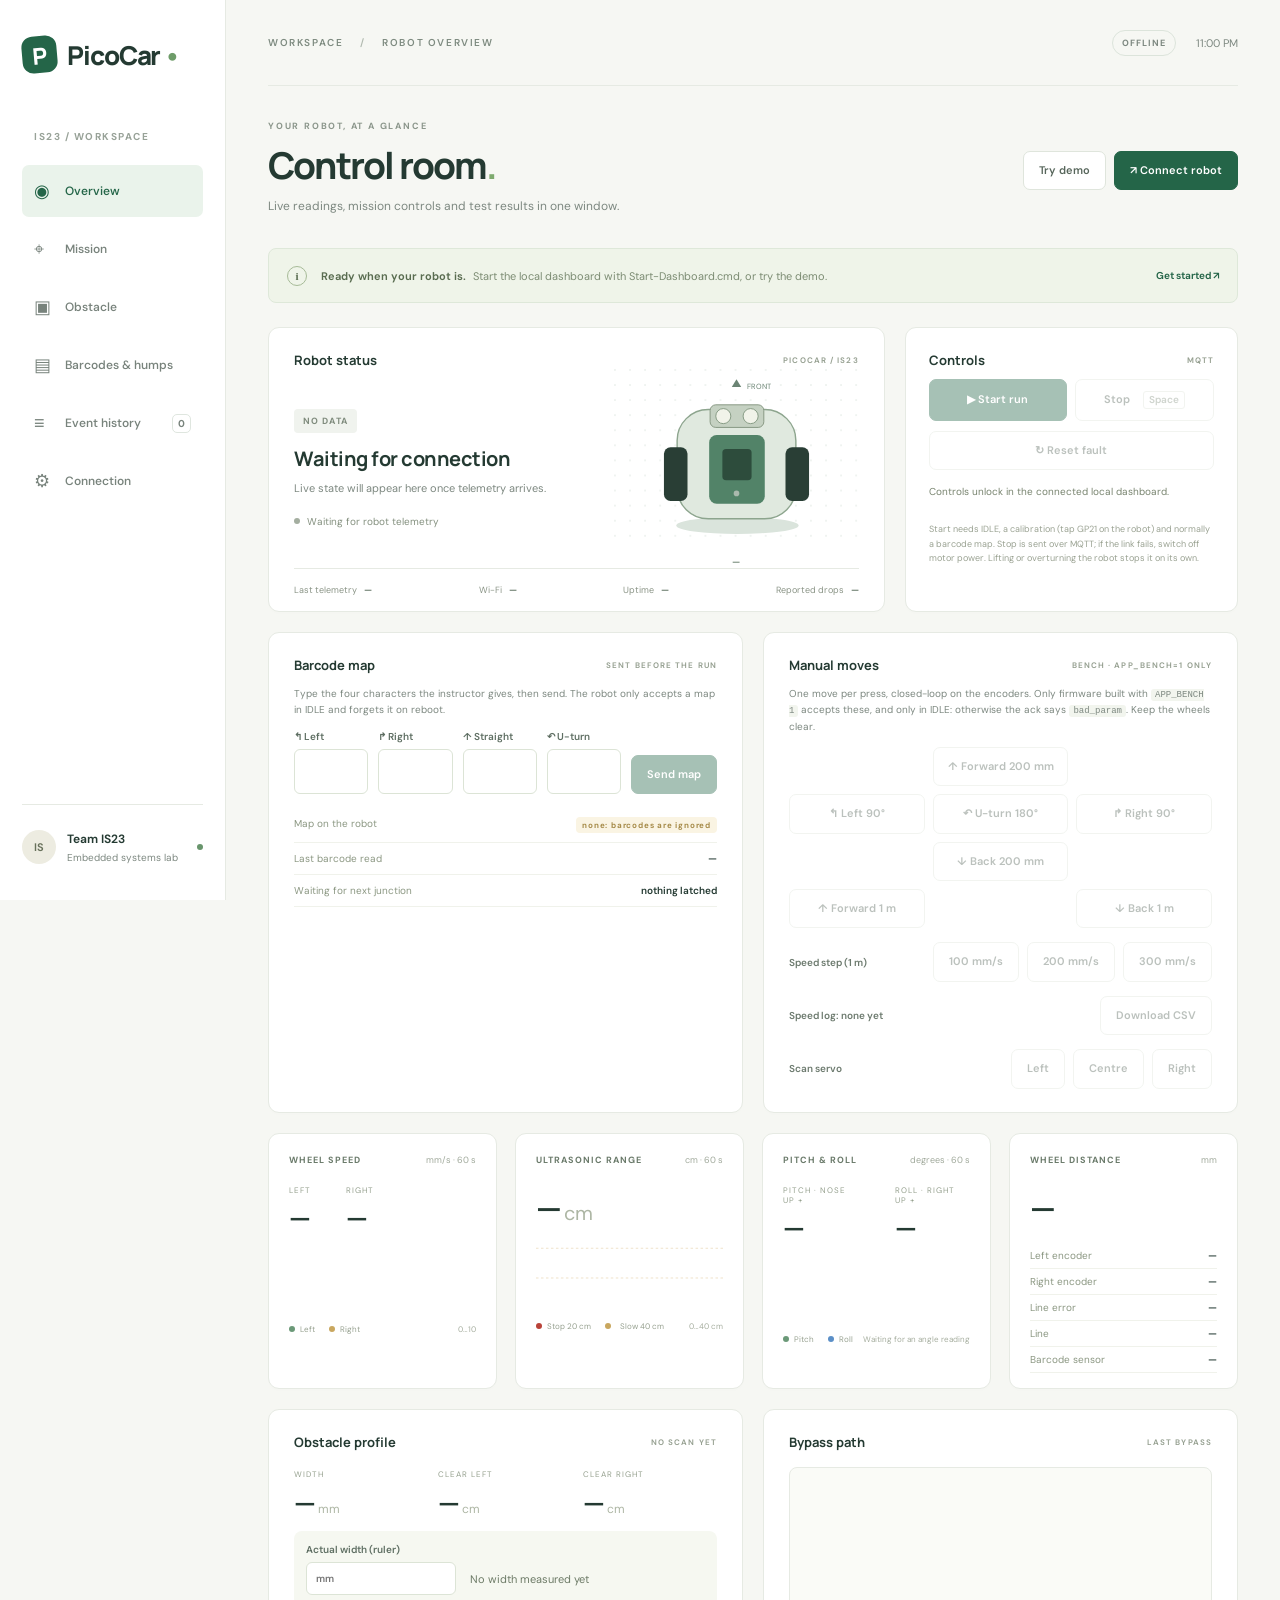
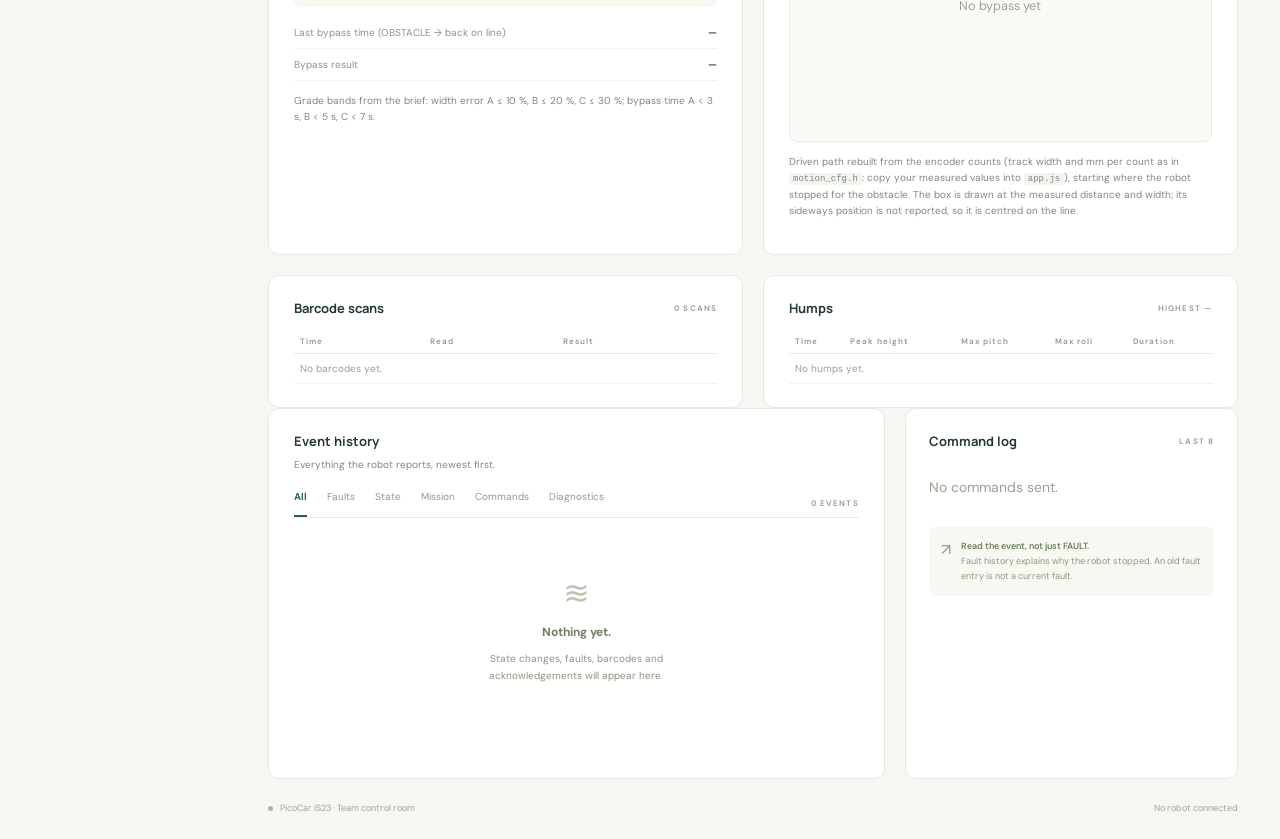
==== commit 3d354284: "S2: speed-step recorder and the two motion reports For the PID tuning report and the motion accuracy" ====
--- a/dashboard/index.html
+++ b/dashboard/index.html
@@ -92,6 +92,17 @@
       <button class="button secondary" data-bench="bench_turn" data-value="1800">↶ U-turn 180°</button>
       <button class="button secondary" data-bench="bench_turn" data-value="-900">↱ Right 90°</button>
       <span></span><button class="button secondary" data-bench="bench_move" data-value="-200">↓ Back 200 mm</button><span></span>
+      <button class="button secondary" data-bench="bench_move" data-value="1000">↑ Forward 1 m</button>
+      <span></span>
+      <button class="button secondary" data-bench="bench_move" data-value="-1000">↓ Back 1 m</button>
+    </div>
+    <div class="servo-row"><span>Speed step (1 m)</span>
+      <button class="button secondary" data-bench="bench_speed" data-value="100">100 mm/s</button>
+      <button class="button secondary" data-bench="bench_speed" data-value="200">200 mm/s</button>
+      <button class="button secondary" data-bench="bench_speed" data-value="300">300 mm/s</button>
+    </div>
+    <div class="servo-row"><span id="stepInfo">Speed log: none yet</span>
+      <button class="button secondary" id="stepCsv" disabled>Download CSV</button>
     </div>
     <div class="servo-row"><span>Scan servo</span>
       <button class="button secondary" data-bench="bench_servo" data-value="180">Left</button>
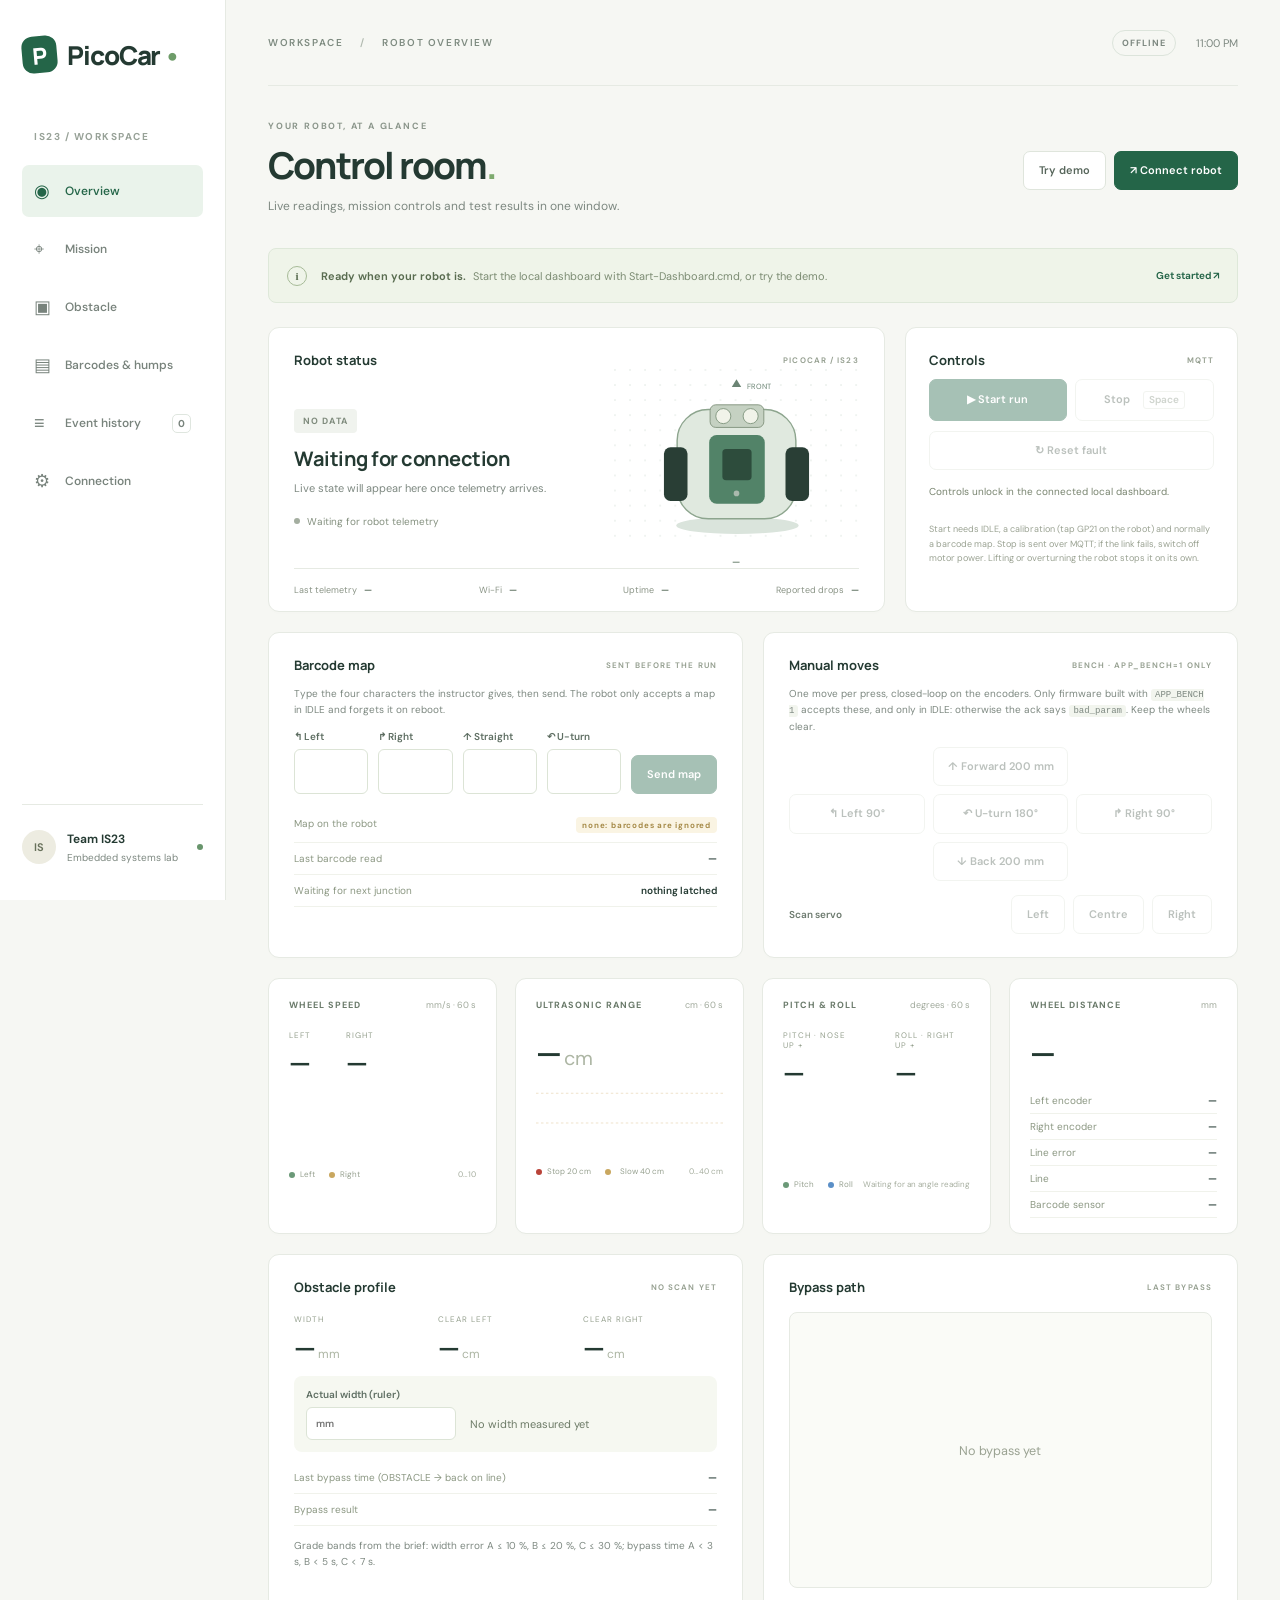
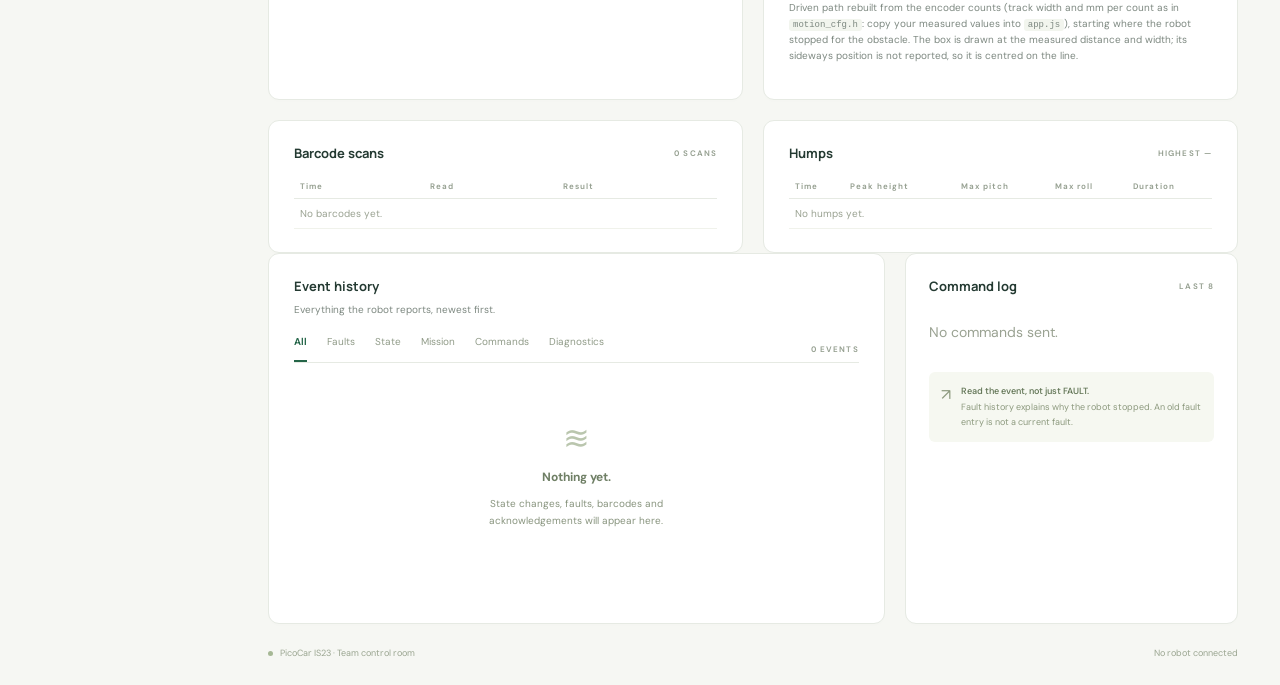
==== commit 73f2790a: "Revert "S2: speed-step recorder and the two motion reports" This reverts commit 3d3542846cacad27120b" ====
--- a/dashboard/index.html
+++ b/dashboard/index.html
@@ -92,17 +92,6 @@
       <button class="button secondary" data-bench="bench_turn" data-value="1800">↶ U-turn 180°</button>
       <button class="button secondary" data-bench="bench_turn" data-value="-900">↱ Right 90°</button>
       <span></span><button class="button secondary" data-bench="bench_move" data-value="-200">↓ Back 200 mm</button><span></span>
-      <button class="button secondary" data-bench="bench_move" data-value="1000">↑ Forward 1 m</button>
-      <span></span>
-      <button class="button secondary" data-bench="bench_move" data-value="-1000">↓ Back 1 m</button>
-    </div>
-    <div class="servo-row"><span>Speed step (1 m)</span>
-      <button class="button secondary" data-bench="bench_speed" data-value="100">100 mm/s</button>
-      <button class="button secondary" data-bench="bench_speed" data-value="200">200 mm/s</button>
-      <button class="button secondary" data-bench="bench_speed" data-value="300">300 mm/s</button>
-    </div>
-    <div class="servo-row"><span id="stepInfo">Speed log: none yet</span>
-      <button class="button secondary" id="stepCsv" disabled>Download CSV</button>
     </div>
     <div class="servo-row"><span>Scan servo</span>
       <button class="button secondary" data-bench="bench_servo" data-value="180">Left</button>
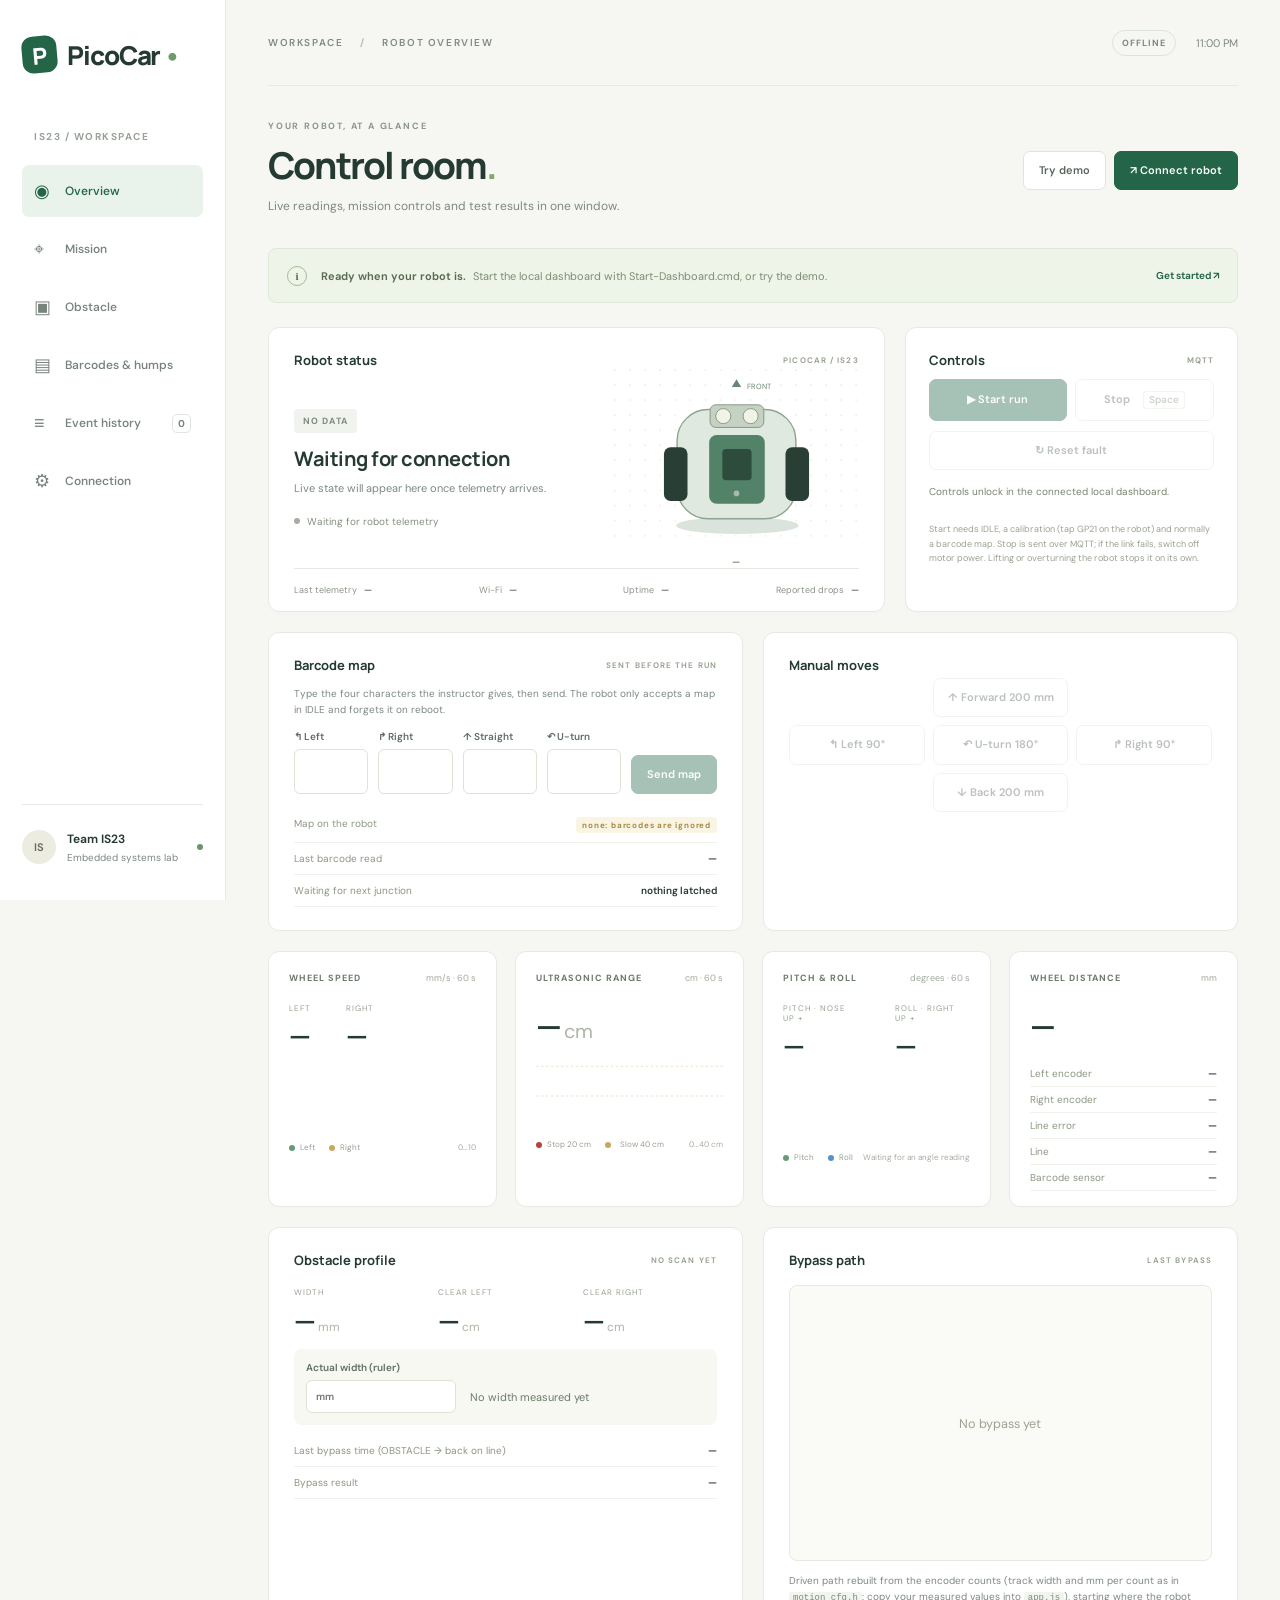
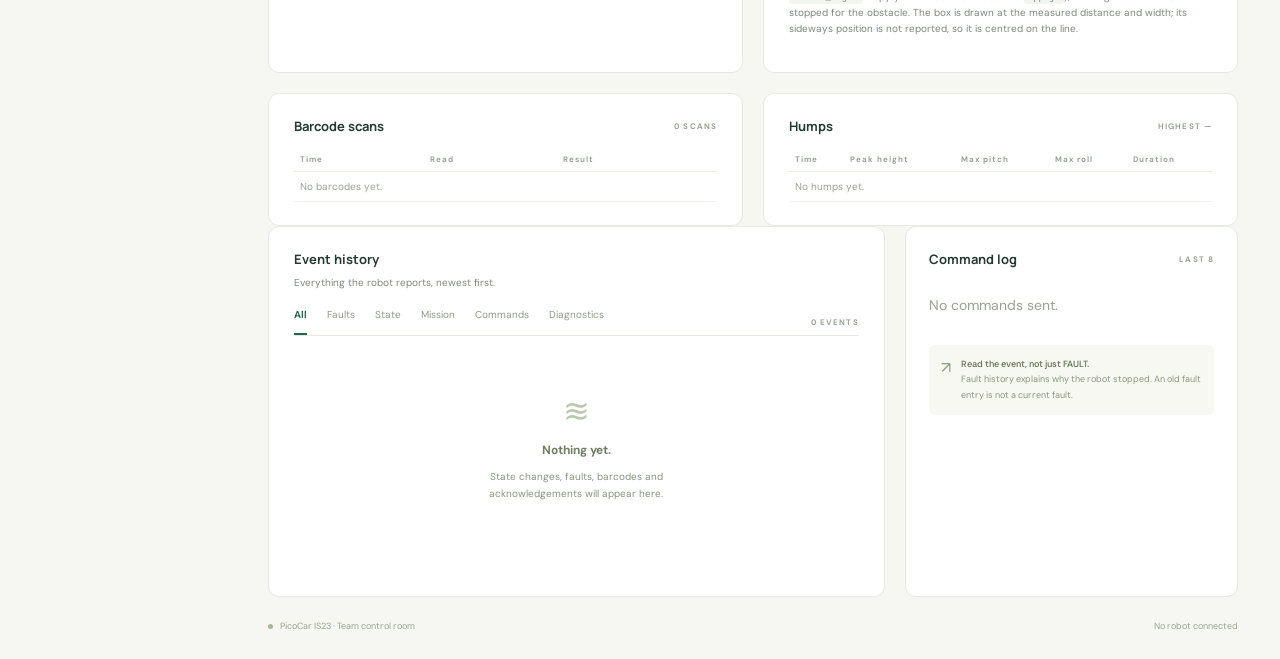
==== commit a7e7f38a: "Remove the scan servo bench command and buttons; drop the bench and grade-band notes from the dashbo" ====
--- a/dashboard/index.html
+++ b/dashboard/index.html
@@ -32,6 +32,8 @@
 </section>
 
 <div class="notice" id="notice"><span class="notice-icon">i</span><div><b>Ready when your robot is.</b><span>Start the local dashboard with Start-Dashboard.cmd, or try the demo.</span></div><button class="text-button" id="getStarted">Get started ↗</button></div>
+
+<div class="lift-banner" id="liftBanner" role="alert" hidden><span class="lift-icon">⏹</span><div><b id="liftTitle">LIFTED – car stopped</b><span id="liftDetail"></span></div></div>
 
 <!-- Status and safety controls -->
 <section class="top-grid">
@@ -84,19 +86,13 @@
   </article>
 
   <article class="card pad">
-    <div class="card-top"><h2>Manual moves</h2><span class="small-label">BENCH · APP_BENCH=1 ONLY</span></div>
-    <p class="card-note">One move per press, closed-loop on the encoders. Only firmware built with <code>APP_BENCH 1</code> accepts these, and only in IDLE: otherwise the ack says <code>bad_param</code>. Keep the wheels clear.</p>
+    <div class="card-top"><h2>Manual moves</h2></div>
     <div class="bench-grid">
       <span></span><button class="button secondary" data-bench="bench_move" data-value="200">↑ Forward 200 mm</button><span></span>
       <button class="button secondary" data-bench="bench_turn" data-value="900">↰ Left 90°</button>
       <button class="button secondary" data-bench="bench_turn" data-value="1800">↶ U-turn 180°</button>
       <button class="button secondary" data-bench="bench_turn" data-value="-900">↱ Right 90°</button>
       <span></span><button class="button secondary" data-bench="bench_move" data-value="-200">↓ Back 200 mm</button><span></span>
-    </div>
-    <div class="servo-row"><span>Scan servo</span>
-      <button class="button secondary" data-bench="bench_servo" data-value="180">Left</button>
-      <button class="button secondary" data-bench="bench_servo" data-value="90">Centre</button>
-      <button class="button secondary" data-bench="bench_servo" data-value="0">Right</button>
     </div>
   </article>
 </section>
@@ -127,7 +123,6 @@
       <div><dt>Last bypass time (OBSTACLE → back on line)</dt><dd id="bypassTime">—</dd></div>
       <div><dt>Bypass result</dt><dd id="bypassResult">—</dd></div>
     </dl>
-    <p class="card-note">Grade bands from the brief: width error A ≤ 10 %, B ≤ 20 %, C ≤ 30 %; bypass time A &lt; 3 s, B &lt; 5 s, C &lt; 7 s.</p>
   </article>
 
   <article class="card pad">
--- a/dashboard/style.css
+++ b/dashboard/style.css
@@ -17,8 +17,6 @@
 .kv dd{margin:0;font-weight:600;font-variant-numeric:tabular-nums;text-align:right}
 .kv.tight>div{padding:6px 0}
 .bench-grid{display:grid;grid-template-columns:repeat(3,minmax(0,1fr));gap:8px;margin-top:4px}
-.servo-row{display:flex;gap:8px;align-items:center;margin-top:14px;font-size:10px;color:#6c7a6e}
-.servo-row span{margin-right:auto;font-weight:600}
 .key.soft{border-color:#dfe5dc;color:#8a9686;margin-left:6px}
 .chart{width:100%;height:70px;display:block;margin-bottom:8px}
 .axis{margin-left:auto;color:#a6ae9f}
@@ -56,3 +54,4 @@
 .command-row small{color:#99a18f;display:block;margin-top:3px}
 @media(max-width:1150px){.mission-grid,.obstacle-grid,.tables-grid{grid-template-columns:1fr}}
 @media(max-width:560px){.map-form{grid-template-columns:repeat(4,1fr)}.map-form .button{grid-column:1/-1}.obstacle-numbers strong{font-size:22px}.accuracy{flex-direction:column;align-items:stretch}.accuracy label{width:auto}.bench-grid .button{padding:10px 6px;font-size:10px}}
+.lift-banner{padding:15px 18px;display:flex;align-items:center;gap:14px;border-radius:8px;margin-bottom:24px;background:var(--red);color:#fff;font-size:12px}.lift-banner[hidden]{display:none}.lift-icon{font-size:18px}.lift-banner b{font-weight:700;letter-spacing:.6px;margin-right:9px}.lift-banner span:not(.lift-icon){opacity:.9}
